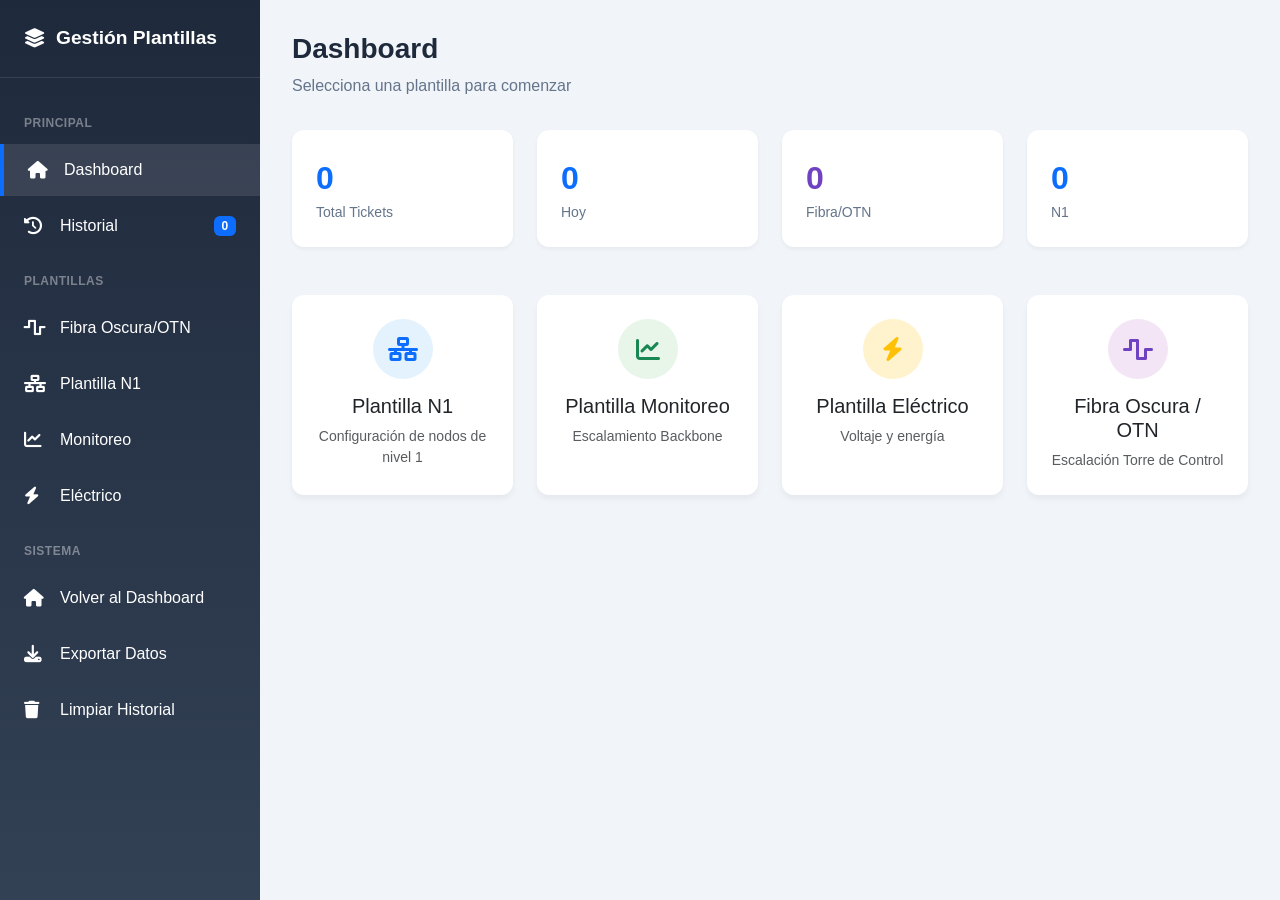
==== plantilla.html @ cdeae2f9 "Create plantilla.html" ====
<!DOCTYPE html>
<html lang="es">

<head>
    <meta charset="UTF-8">
    <meta name="viewport" content="width=device-width, initial-scale=1.0">
    <title>Gestión de Plantillas</title>
    <!-- Bootstrap 5 CSS -->
    <link href="https://cdn.jsdelivr.net/npm/bootstrap@5.3.0/dist/css/bootstrap.min.css" rel="stylesheet">
    <!-- FontAwesome -->
    <link rel="stylesheet" href="https://cdnjs.cloudflare.com/ajax/libs/font-awesome/6.4.0/css/all.min.css">
    <style>
        :root {
            --sidebar-width: 260px;
            --primary-color: #0d6efd;
            --bg-dark: #1e293b;
            --bg-light: #f1f5f9;
        }

        body {
            background-color: var(--bg-light);
            font-family: 'Segoe UI', sans-serif;
            overflow-x: hidden;
        }

        /* Sidebar Styles */
        .sidebar {
            position: fixed;
            top: 0;
            left: 0;
            width: var(--sidebar-width);
            height: 100vh;
            background: linear-gradient(180deg, var(--bg-dark) 0%, #334155 100%);
            color: white;
            z-index: 1000;
            transition: all 0.3s;
            overflow-y: auto;
        }

        .sidebar-brand {
            padding: 1.5rem;
            border-bottom: 1px solid rgba(255, 255, 255, 0.1);
            font-weight: 700;
            font-size: 1.2rem;
            display: flex;
            align-items: center;
            gap: 10px;
        }

        .sidebar-menu {
            padding: 1rem 0;
            list-style: none;
            margin: 0;
        }

        .sidebar-menu li {
            margin: 0.25rem 0;
        }

        .sidebar-menu a {
            display: flex;
            align-items: center;
            padding: 0.875rem 1.5rem;
            color: rgba(255, 255, 255, 0.7);
            text-decoration: none;
            transition: all 0.3s;
            cursor: pointer;
        }

        .sidebar-menu a:hover,
        .sidebar-menu a.active {
            background: rgba(255, 255, 255, 0.1);
            color: white;
            border-left: 4px solid var(--primary-color);
        }

        .sidebar-menu a i {
            width: 24px;
            margin-right: 12px;
            font-size: 1.1rem;
        }

        .sidebar-menu .menu-label {
            font-size: 0.75rem;
            text-transform: uppercase;
            color: rgba(255, 255, 255, 0.4);
            padding: 1rem 1.5rem 0.5rem;
            font-weight: 600;
            letter-spacing: 0.5px;
        }

        /* Main Content */
        .main-content {
            margin-left: var(--sidebar-width);
            padding: 2rem;
            min-height: 100vh;
        }

        .page-header {
            margin-bottom: 2rem;
        }

        .page-title {
            font-size: 1.75rem;
            font-weight: 700;
            color: #1e293b;
            margin-bottom: 0.5rem;
        }

        .page-subtitle {
            color: #64748b;
        }

        /* Cards */
        .card-custom {
            border: none;
            border-radius: 12px;
            box-shadow: 0 4px 6px rgba(0, 0, 0, .05);
            transition: transform 0.3s ease, box-shadow 0.3s ease;
            height: 100%;
            background: white;
            cursor: pointer;
        }

        .card-custom:hover {
            transform: translateY(-5px);
            box-shadow: 0 10px 20px rgba(0, 0, 0, .1);
        }

        .icon-box {
            width: 60px;
            height: 60px;
            display: flex;
            align-items: center;
            justify-content: center;
            border-radius: 50%;
            margin-bottom: 15px;
            font-size: 24px;
        }

        .bg-n1 {
            background-color: #e3f2fd;
            color: #0d6efd;
        }

        .bg-monitoreo {
            background-color: #e8f5e9;
            color: #198754;
        }

        .bg-electrico {
            background-color: #fff3cd;
            color: #ffc107;
        }

        .bg-fibra {
            background-color: #f3e5f5;
            color: #6f42c1;
        }

        /* Preview Box */
        .preview-box {
            background-color: #2d3436;
            color: #00b894;
            font-family: 'Courier New', Courier, monospace;
            padding: 20px;
            border-radius: 8px;
            height: 100%;
            overflow-y: auto;
            white-space: pre-wrap;
            font-size: 0.85rem;
            border: 1px solid #444;
            box-shadow: inset 0 0 10px rgba(0, 0, 0, 0.5);
            max-height: 650px;
        }

        .section-title-modal {
            font-size: 0.8rem;
            text-transform: uppercase;
            color: #6c757d;
            border-bottom: 1px solid #dee2e6;
            padding-bottom: 5px;
            margin-top: 15px;
            margin-bottom: 10px;
            font-weight: 700;
        }

        .required-field::after {
            content: " *";
            color: red;
        }

        /* Dynamic Fields */
        .equipo-acceso-group {
            background: #f8f9fa;
            padding: 10px;
            border-radius: 6px;
            margin-bottom: 10px;
            border: 1px solid #dee2e6;
            position: relative;
        }

        .btn-remove-equipo {
            position: absolute;
            top: 5px;
            right: 5px;
            padding: 2px 8px;
            font-size: 0.75rem;
        }

        /* Expandable Textarea */
        .textarea-expandible {
            min-height: 80px;
            resize: vertical;
            transition: all 0.3s;
        }

        .textarea-expandible:focus {
            min-height: 120px;
        }

        /* Table Styles */
        .table-history th {
            background-color: #f8f9fa;
            font-weight: 600;
            color: #475569;
        }

        .table-history td {
            vertical-align: middle;
        }

        .badge-ticket {
            font-size: 0.85em;
        }

        /* Stats Cards */
        .stat-card {
            background: white;
            border-radius: 12px;
            padding: 1.5rem;
            box-shadow: 0 2px 4px rgba(0, 0, 0, 0.05);
            margin-bottom: 1.5rem;
        }

        .stat-value {
            font-size: 2rem;
            font-weight: 700;
            color: var(--primary-color);
        }

        .stat-label {
            color: #64748b;
            font-size: 0.875rem;
        }

        /* Responsive */
        @media (max-width: 768px) {
            .sidebar {
                margin-left: calc(-1 * var(--sidebar-width));
            }

            .sidebar.active {
                margin-left: 0;
            }

            .main-content {
                margin-left: 0;
                padding: 1rem;
            }
        }

        .toggle-sidebar {
            display: none;
            position: fixed;
            top: 1rem;
            left: 1rem;
            z-index: 1001;
            background: var(--bg-dark);
            color: white;
            border: none;
            padding: 0.5rem;
            border-radius: 4px;
        }

        @media (max-width: 768px) {
            .toggle-sidebar {
                display: block;
            }
        }

        .view-section {
            display: none;
        }

        .view-section.active {
            display: block;
            animation: fadeIn 0.3s ease;
        }

        @keyframes fadeIn {
            from {
                opacity: 0;
                transform: translateY(10px);
            }

            to {
                opacity: 1;
                transform: translateY(0);
            }
        }

        /* Tiempo Fuera Field */
        .tiempo-fuera-display {
            background-color: #e9ecef !important;
            font-weight: 600;
            color: #0d6efd;
            cursor: not-allowed;
        }

        .tiempo-fuera-label {
            color: #198754;
            font-weight: 600;
        }
    </style>
</head>

<body>
    <!-- Toggle Button for Mobile -->
    <button class="toggle-sidebar" onclick="toggleSidebar()">
        <i class="fa-solid fa-bars"></i>
    </button>
    <!-- Sidebar -->
    <div class="sidebar" id="sidebar">
        <div class="sidebar-brand">
            <i class="fa-solid fa-layer-group"></i>
            <span>Gestión Plantillas</span>
        </div>
        <ul class="sidebar-menu">
            <li class="menu-label">Principal</li>
            <li>
                <a class="active" onclick="cambiarVista('dashboard')" id="menu-dashboard">
                    <i class="fa-solid fa-house"></i>
                    <span>Dashboard</span>
                </a>
            </li>
            <li>
                <a onclick="cambiarVista('historial')" id="menu-historial">
                    <i class="fa-solid fa-clock-rotate-left"></i>
                    <span>Historial</span>
                    <span class="badge bg-primary ms-auto" id="badge-historial">0</span>
                </a>
            </li>
            <li class="menu-label">Plantillas</li>
            <li>
                <a onclick="abrirModal('modalFibra')">
                    <i class="fa-solid fa-wave-square"></i>
                    <span>Fibra Oscura/OTN</span>
                </a>
            </li>
            <li>
                <a onclick="abrirModal('modalN1')">
                    <i class="fa-solid fa-network-wired"></i>
                    <span>Plantilla N1</span>
                </a>
            </li>
            <li>
                <a onclick="abrirModal('modalMonitoreo')">
                    <i class="fa-solid fa-chart-line"></i>
                    <span>Monitoreo</span>
                </a>
            </li>
            <li>
                <a onclick="abrirModal('modalElectrico')">
                    <i class="fa-solid fa-bolt"></i>
                    <span>Eléctrico</span>
                </a>
            </li>
            <li class="menu-label">Sistema</li>
            <li>
                <a onclick="window.location.href='index.html'" style="cursor: pointer;">
                    <i class="fa-solid fa-house"></i>
                    <span>Volver al Dashboard</span>
                </a>
            </li>
            <li>
                <a onclick="exportarDatos()">
                    <i class="fa-solid fa-download"></i>
                    <span>Exportar Datos</span>
                </a>
            </li>
            <li>
                <a onclick="borrarHistorial()">
                    <i class="fa-solid fa-trash"></i>
                    <span>Limpiar Historial</span>
                </a>
            </li>

        </ul>
    </div>
    <!-- Main Content -->
    <div class="main-content">
        <!-- VISTA: DASHBOARD -->
        <div id="vista-dashboard" class="view-section active">
            <div class="page-header">
                <h1 class="page-title">Dashboard</h1>
                <p class="page-subtitle">Selecciona una plantilla para comenzar</p>
            </div>
            <!-- Stats -->
            <div class="row mb-4">
                <div class="col-md-3">
                    <div class="stat-card">
                        <div class="stat-value" id="stat-total">0</div>
                        <div class="stat-label">Total Tickets</div>
                    </div>
                </div>
                <div class="col-md-3">
                    <div class="stat-card">
                        <div class="stat-value" id="stat-hoy">0</div>
                        <div class="stat-label">Hoy</div>
                    </div>
                </div>
                <div class="col-md-3">
                    <div class="stat-card">
                        <div class="stat-value" style="color: #6f42c1;" id="stat-fibra">0</div>
                        <div class="stat-label">Fibra/OTN</div>
                    </div>
                </div>
                <div class="col-md-3">
                    <div class="stat-card">
                        <div class="stat-value" style="color: #0d6efd;" id="stat-n1">0</div>
                        <div class="stat-label">N1</div>
                    </div>
                </div>
            </div>
            <!-- Plantillas -->
            <div class="row g-4">
                <div class="col-lg-3 col-md-6">
                    <div class="card card-custom p-4 text-center" onclick="abrirModal('modalN1')">
                        <div class="icon-box bg-n1 mx-auto">
                            <i class="fa-solid fa-network-wired"></i>
                        </div>
                        <h5 class="card-title">Plantilla N1</h5>
                        <p class="small text-muted mb-0">Configuración de nodos de nivel 1</p>
                    </div>
                </div>
                <div class="col-lg-3 col-md-6">
                    <div class="card card-custom p-4 text-center" onclick="abrirModal('modalMonitoreo')">
                        <div class="icon-box bg-monitoreo mx-auto">
                            <i class="fa-solid fa-chart-line"></i>
                        </div>
                        <h5 class="card-title">Plantilla Monitoreo</h5>
                        <p class="small text-muted mb-0">Escalamiento Backbone</p>
                    </div>
                </div>
                <div class="col-lg-3 col-md-6">
                    <div class="card card-custom p-4 text-center" onclick="abrirModal('modalElectrico')">
                        <div class="icon-box bg-electrico mx-auto">
                            <i class="fa-solid fa-bolt"></i>
                        </div>
                        <h5 class="card-title">Plantilla Eléctrico</h5>
                        <p class="small text-muted mb-0">Voltaje y energía</p>
                    </div>
                </div>
                <div class="col-lg-3 col-md-6">
                    <div class="card card-custom p-4 text-center" onclick="abrirModal('modalFibra')">
                        <div class="icon-box bg-fibra mx-auto">
                            <i class="fa-solid fa-wave-square"></i>
                        </div>
                        <h5 class="card-title">Fibra Oscura / OTN</h5>
                        <p class="small text-muted mb-0">Escalación Torre de Control</p>
                    </div>
                </div>
            </div>
        </div>
        <!-- VISTA: HISTORIAL -->
        <div id="vista-historial" class="view-section">
            <div class="page-header">
                <h1 class="page-title">Historial de Tickets</h1>
                <p class="page-subtitle">Consulta y gestiona tus tickets creados</p>
            </div>
            <div class="card border-0 shadow-sm">
                <div class="card-body p-0">
                    <div class="table-responsive">
                        <table class="table table-hover table-history mb-0 align-middle">
                            <thead>
                                <tr>
                                    <th class="ps-4">Fecha</th>
                                    <th>Ticket</th>
                                    <th>Cliente</th>
                                    <th>Tipo</th>
                                    <th>Falla</th>
                                    <th class="text-end pe-4">Acciones</th>
                                </tr>
                            </thead>
                            <tbody id="tabla-historial-body">
                                <!-- Se llena con JS -->
                            </tbody>
                        </table>
                        <div id="mensaje-vacio" class="text-center p-5 text-muted d-none">
                            <i class="fa-solid fa-inbox fa-3x mb-3"></i>
                            <p>No hay tickets registrados aún.</p>
                            <button class="btn btn-primary mt-2" onclick="cambiarVista('dashboard')">
                                Crear mi primer ticket
                            </button>
                        </div>
                    </div>
                </div>
            </div>
        </div>
    </div>
    <!-- ================= MODALES ================= -->
    <!-- Modal Plantilla N1 -->
    <div class="modal fade" id="modalN1" tabindex="-1">
        <div class="modal-dialog modal-xl modal-dialog-centered modal-dialog-scrollable">
            <div class="modal-content">
                <div class="modal-header bg-primary text-white">
                    <h5 class="modal-title"><i class="fa-solid fa-network-wired me-2"></i>Plantilla N1 - Escalación</h5>
                    <button type="button" class="btn-close btn-close-white" data-bs-dismiss="modal"></button>
                </div>
                <div class="modal-body">
                    <div class="row">
                        <div class="col-md-6 border-end pe-md-4" style="max-height: 700px; overflow-y: auto;">
                            <h6 class="text-primary mb-3">
                                <i class="fa-solid fa-pen-to-square me-2"></i>Llenar Datos
                                <span class="text-danger small">( * Obligatorio)</span>
                            </h6>
                            <form id="formN1">
                                <div class="p-2 bg-light rounded mb-3 border">
                                    <div class="section-title-modal mt-0">DATOS CLIENTE</div>
                                    <div class="mb-2">
                                        <label class="form-label small fw-bold required-field">No. Ticket:</label>
                                        <input type="text" class="form-control form-control-sm input-n1 required"
                                            id="n1Ticket" placeholder="Ej: INC-00123" required>
                                    </div>
                                    <div class="row g-2 mb-2">
                                        <div class="col-6">
                                            <label class="form-label small fw-bold required-field">Fecha
                                                Creación:</label>
                                            <input type="datetime-local"
                                                class="form-control form-control-sm input-n1 required"
                                                id="n1FechaCreacion" required>
                                        </div>
                                        <div class="col-6">
                                            <label class="form-label small fw-bold required-field">Fecha Descarte
                                                Eléc.:</label>
                                            <input type="datetime-local"
                                                class="form-control form-control-sm input-n1 required"
                                                id="n1FechaDescarte" required>
                                        </div>
                                    </div>
                                    <div class="mb-2">
                                        <label class="form-label small fw-bold required-field">Razón Social /
                                            Nombre:</label>
                                        <input type="text" class="form-control form-control-sm input-n1" id="n1Cliente">
                                    </div>
                                    <div class="mb-2">
                                        <label class="form-label small fw-bold required-field">ID:</label>
                                        <input type="text" class="form-control form-control-sm input-n1 required"
                                            id="n1ID" placeholder="ID Cliente/Sitio" required>
                                    </div>
                                    <div class="row g-2 mb-2">
                                        <div class="col-6">
                                            <label class="form-label small fw-bold">Contacto en Sitio:</label>
                                            <input type="text" class="form-control form-control-sm input-n1"
                                                id="n1Contacto">
                                        </div>
                                        <div class="col-6">
                                            <label class="form-label small fw-bold">Número de Contacto:</label>
                                            <input type="text" class="form-control form-control-sm input-n1"
                                                id="n1Telefono">
                                        </div>
                                    </div>
                                    <div class="mb-2">
                                        <label class="form-label small fw-bold">Dirección:</label>
                                        <input type="text" class="form-control form-control-sm input-n1"
                                            id="n1Direccion">
                                    </div>
                                    <div class="mb-2">
                                        <label class="form-label small fw-bold">Coordenadas:</label>
                                        <input type="text" class="form-control form-control-sm input-n1"
                                            id="n1Coordenadas" placeholder="Lat, Long">
                                    </div>
                                    <div class="mb-0">
                                        <label class="form-label small fw-bold">Horarios:</label>
                                        <input type="text" class="form-control form-control-sm input-n1" id="n1Horarios"
                                            placeholder="Ej: 24/7, Lun-Vie 8-18">
                                    </div>
                                </div>
                                <div class="section-title-modal">DATOS IMPORTANTES</div>
                                <div class="mb-2">
                                    <label class="form-label small fw-bold required-field">Tipo de Falla:</label>
                                    <select class="form-select form-select-sm input-n1 required" id="n1TipoFalla"
                                        required>
                                        <option value="">Seleccionar...</option>
                                        <option value="Caída de Servicio">Caída de Servicio</option>
                                        <option value="Degradación">Degradación</option>
                                        <option value="Atenuación">Atenuación</option>
                                        <option value="Revisión de UM (sin afectación)">Revisión de UM (sin afectación)
                                        </option>
                                        <option value="Caída de servicio por atenuación">Caída de servicio por
                                            atenuación</option>
                                        <option value="Revisión de CRCs">Revisión de CRCs</option>
                                    </select>
                                </div>
                                <div class="mb-2">
                                    <label class="form-label small fw-bold">Tipo de Enlace:</label>
                                    <select class="form-select form-select-sm input-n1" id="n1TipoEnlace">
                                        <option value="">Seleccionar...</option>
                                        <option value="Capacidad">Capacidad</option>
                                        <option value="INTERNET">INTERNET</option>
                                        <option value="MPLS IP-OTN">MPLS IP-OTN</option>
                                    </select>
                                </div>
                                <div class="mb-2">
                                    <label class="form-label small fw-bold">Nombre de Nodo:</label>
                                    <input type="text" class="form-control form-control-sm input-n1" id="n1Nodo">
                                </div>
                                <div class="row g-2 mb-2">
                                    <div class="col-6">
                                        <label class="form-label small fw-bold">Servicio en Cascada:</label>
                                        <select class="form-select form-select-sm input-n1" id="n1Cascada">
                                            <option value="NO">NO</option>
                                            <option value="SI">SI</option>
                                        </select>
                                    </div>
                                    <div class="col-6">
                                        <label class="form-label small fw-bold">ID Cascada:</label>
                                        <input type="text" class="form-control form-control-sm input-n1"
                                            id="n1IDCascada" placeholder="ID dependiente">
                                    </div>
                                </div>
                                <div class="section-title-modal">INFORMACIÓN TÉCNICA</div>
                                <div class="row g-2 mb-2">
                                    <div class="col-6">
                                        <label class="form-label small fw-bold">Equipo Acceso:</label>
                                        <input type="text" class="form-control form-control-sm input-n1"
                                            id="n1EquipoAcceso">
                                    </div>
                                    <div class="col-6">
                                        <label class="form-label small fw-bold">Puerto del Acceso:</label>
                                        <input type="text" class="form-control form-control-sm input-n1"
                                            id="n1PuertoAcceso">
                                    </div>
                                </div>
                                <div class="row g-2 mb-2">
                                    <div class="col-6">
                                        <label class="form-label small fw-bold">Equipo CPE:</label>
                                        <input type="text" class="form-control form-control-sm input-n1"
                                            id="n1EquipoCPE">
                                    </div>
                                    <div class="col-6">
                                        <label class="form-label small fw-bold">Puerto del CPE:</label>
                                        <input type="text" class="form-control form-control-sm input-n1"
                                            id="n1PuertoCPE">
                                    </div>
                                </div>
                                <div class="mb-2">
                                    <label class="form-label small fw-bold">Cliente Lineal:</label>
                                    <select class="form-select form-select-sm input-n1" id="n1ClienteLineal">
                                        <option value="">Seleccionar...</option>
                                        <option value="SI - Sin respaldo">SI - Sin respaldo (Lineal)</option>
                                        <option value="NO - Con respaldo activo">NO - Con respaldo activo</option>
                                    </select>
                                </div>
                                <div class="section-title-modal">DIAGNÓSTICO</div>
                                <div class="mb-2">
                                    <label class="form-label small fw-bold">Diagnóstico N1:</label>
                                    <textarea class="form-control form-control-sm input-n1" id="n1Diagnostico" rows="3"
                                        placeholder="Ej: cliente ha presentado múltiples flapeos, si hay transceiver..."></textarea>
                                </div>
                                <div class="mb-2">
                                    <label class="form-label small fw-bold">Estado de Puertos:</label>
                                    <input type="text" class="form-control form-control-sm input-n1"
                                        id="n1EstadoPuertos">
                                </div>
                                <div class="mb-2">
                                    <label class="form-label small fw-bold">Potencias de Puertos:</label>
                                    <input type="text" class="form-control form-control-sm input-n1" id="n1Potencias"
                                        placeholder="Usar | i dBm">
                                </div>
                                <div class="mb-2">
                                    <label class="form-label small fw-bold tiempo-fuera-label">
                                        <i class="fa-regular fa-clock me-1"></i>Fecha y Hora de Inicio de Afectación:
                                    </label>
                                    <input type="datetime-local" class="form-control form-control-sm input-n1"
                                        id="n1FechaInicioAfectacion" onchange="calcularTiempoFuera()"
                                        oninput="calcularTiempoFuera()">
                                    <small class="text-muted d-block mt-1">Selecciona la fecha y hora cuando inició la
                                        falla</small>
                                </div>
                                <div class="mb-2">
                                    <label class="form-label small fw-bold">Tiempo que lleva por fuera:</label>
                                    <input type="text"
                                        class="form-control form-control-sm input-n1 tiempo-fuera-display"
                                        id="n1TiempoFuera" readonly placeholder="Se calcula automáticamente">
                                    <small class="text-muted" id="n1TiempoFueraDetalle"></small>
                                </div>
                                <div class="row g-2">
                                    <div class="col-4">
                                        <label class="form-label small fw-bold">Ing. N1:</label>
                                        <input type="text" class="form-control form-control-sm input-n1" id="n1IngN1">
                                    </div>
                                    <div class="col-4">
                                        <label class="form-label small fw-bold">Ing. N2:</label>
                                        <input type="text" class="form-control form-control-sm input-n1" id="n1IngN2">
                                    </div>
                                    <div class="col-4">
                                        <label class="form-label small fw-bold">Ing. TC:</label>
                                        <input type="text" class="form-control form-control-sm input-n1" id="n1IngTC"
                                            value="@">
                                    </div>
                                </div>
                            </form>
                        </div>
                        <div class="col-md-6 ps-md-4 d-flex flex-column">
                            <h6 class="text-success mb-3">
                                <i class="fa-solid fa-eye me-2"></i>Vista Previa en Vivo
                            </h6>
                            <div class="preview-box" id="previewTextN1">***ESCALACIÓN TORRE DE CONTROL***
                                ---------DATOS CLIENTE----------
                                * No. Ticket:
                                * Fecha de creación de ticket:
                                * Fecha de descarte eléctrico:
                                * Razón Social/Nombre del cliente:
                                * ID:
                                * Nombre de contacto en sitio:
                                * Número de contacto:
                                * Dirección:
                                * Coordenadas:
                                * Horarios:
                                --------DATOS IMPORTANTES--------
                                * Tipo de falla:
                                * Tipo de enlace:
                                * Nombre de Nodo:
                                * SERVICIO EN CASCADA:
                                * ID Cascada:
                                --------INFORMACIÓN TÉCNICA-------
                                * Equipo Acceso:
                                * Puerto del Acceso:
                                * Equipo CPE:
                                * Puerto del CPE:
                                * Cliente lineal:
                                DIAGNÓSTICO
                                * Diagnóstico N1:
                                * Estado de puertos:
                                * Potencias de puertos:
                                * Tiempo que lleva por fuera:
                                * Ingeniero N1:
                                * Ingeniero N2:
                                * Ingeniero TC: @</div>
                            <div class="mt-3 text-end">
                                <button type="button" class="btn btn-primary btn-sm" onclick="copiarYGuardarN1()">
                                    <i class="fa-regular fa-copy me-1"></i> Copiar y Guardar
                                </button>
                            </div>
                        </div>
                    </div>
                </div>
            </div>
        </div>
    </div>
    <!-- Modal Plantilla Monitoreo (ACTUALIZADO) -->
    <div class="modal fade" id="modalMonitoreo" tabindex="-1">
        <div class="modal-dialog modal-xl modal-dialog-centered modal-dialog-scrollable">
            <div class="modal-content">
                <div class="modal-header bg-success text-white">
                    <h5 class="modal-title"><i class="fa-solid fa-chart-line me-2"></i>Escalamiento Backbone</h5>
                    <button type="button" class="btn-close btn-close-white" data-bs-dismiss="modal"></button>
                </div>
                <div class="modal-body">
                    <div class="row">
                        <!-- Formulario -->
                        <div class="col-md-6 border-end pe-md-4" style="max-height: 700px; overflow-y: auto;">
                            <h6 class="text-success mb-3">
                                <i class="fa-solid fa-pen-to-square me-2"></i>Llenar Datos
                                <span class="text-danger small">( * Obligatorio)</span>
                            </h6>
                            <form id="formMonitoreo">
                                <!-- DATOS CLIENTE -->
                                <div class="p-2 bg-light rounded mb-3 border">
                                    <div class="section-title-modal mt-0">DATOS CLIENTE</div>
                                    <div class="mb-2">
                                        <label class="form-label small fw-bold required-field">No. Ticket:</label>
                                        <input type="text" class="form-control form-control-sm input-monitoreo required"
                                            id="monTicket" placeholder="Ej: INC-00123" required>
                                    </div>
                                    <div class="mb-2">
                                        <label class="form-label small fw-bold required-field">Fecha de creación de
                                            ticket:</label>
                                        <input type="datetime-local"
                                            class="form-control form-control-sm input-monitoreo required"
                                            id="monFechaCreacion" required>
                                    </div>
                                    <div class="mb-2">
                                        <label class="form-label small fw-bold required-field">Fecha de descarte
                                            eléctrico:</label>
                                        <input type="datetime-local"
                                            class="form-control form-control-sm input-monitoreo required"
                                            id="monFechaDescarte" required>
                                    </div>
                                    <div class="mb-2">
                                        <label class="form-label small fw-bold">Cliente Ufinet:</label>
                                        <input type="text" class="form-control form-control-sm input-monitoreo"
                                            id="monCliente" value="UFINET ECUADOR" readonly
                                            style="background-color: #e9ecef;">
                                    </div>
                                    <div class="mb-2">
                                        <label class="form-label small fw-bold">Horario de revisión:</label>
                                        <select class="form-select form-select-sm input-monitoreo" id="monHorario">
                                            <option value="">Seleccionar...</option>
                                            <option value="EN ESTE MOMENTO">EN ESTE MOMENTO</option>
                                            <option value="URGENTE">URGENTE</option>
                                            <option value="BAJO IMPACTO">BAJO IMPACTO</option>
                                            <option value="VM">VM (Ventana de Mantenimiento)</option>
                                            <option value="Disponibilidad de Cuadrilla">Disponibilidad de Cuadrilla
                                            </option>
                                        </select>
                                    </div>
                                </div>
                                <!-- DATOS IMPORTANTES -->
                                <div class="section-title-modal">DATOS IMPORTANTES</div>
                                <div class="mb-2">
                                    <label class="form-label small fw-bold required-field">Tipo de falla:</label>
                                    <select class="form-select form-select-sm input-monitoreo required"
                                        id="monTipoFalla" required>
                                        <option value="">Seleccionar...</option>
                                        <option value="Caída de Servicio">Caída de Servicio</option>
                                        <option value="Flapeo de Enlace">Flapeo de Enlace</option>
                                        <option value="Degradación">Degradación</option>
                                        <option value="Atenuación">Atenuación</option>
                                        <option value="Caída de puerto">Caída de puerto</option>
                                        <option value="Caída de servicio por atenuación">Caída de servicio por
                                            atenuación</option>
                                        <option value="CRCs">CRCs</option>
                                        <option value="Revision de Plan de Calidad">(Revision de Plan de Calidad)
                                        </option>
                                    </select>
                                </div>
                                <div class="mb-2">
                                    <label class="form-label small fw-bold">Tipo de enlace:</label>
                                    <select class="form-select form-select-sm input-monitoreo" id="monTipoEnlace">
                                        <option value="">Seleccionar...</option>
                                        <option value="IP">IP</option>
                                        <option value="Capacidad">Capacidad</option>
                                        <option value="INTERNET">INTERNET</option>
                                        <option value="MPLS IP-OTN">MPLS IP-OTN</option>
                                    </select>
                                </div>
                                <div class="mb-2">
                                    <label class="form-label small fw-bold">Nombre de Nodo:</label>
                                    <input type="text" class="form-control form-control-sm input-monitoreo"
                                        id="monNodo">
                                </div>
                                <!-- INFORMACIÓN TÉCNICA DINÁMICA -->
                                <div class="section-title-modal">INFORMACIÓN TÉCNICA</div>
                                <div id="equiposAccesoContainer">
                                    <!-- Los equipos se agregan aquí dinámicamente -->
                                </div>
                                <button type="button" class="btn btn-outline-success btn-sm w-100 mb-3"
                                    onclick="agregarEquipoAcceso()">
                                    <i class="fa-solid fa-plus me-2"></i>Agregar Equipo de Acceso
                                </button>
                                <!-- DIAGNÓSTICO -->
                                <div class="section-title-modal">DIAGNÓSTICO</div>
                                <div class="mb-2">
                                    <label class="form-label small fw-bold">Diagnóstico N1 (Causas):</label>
                                    <textarea class="form-control form-control-sm input-monitoreo textarea-expandible"
                                        id="monDiagnostico" rows="3"
                                        placeholder="Describa las causas del problema..."></textarea>
                                </div>
                                <div class="mb-2">
                                    <label class="form-label small fw-bold">Estado de puertos:</label>
                                    <input type="text" class="form-control form-control-sm input-monitoreo"
                                        id="monEstadoPuertos">
                                </div>
                                <!-- VALIDACIÓN -->
                                <div class="section-title-modal">VALIDACIÓN</div>
                                <div class="mb-2">
                                    <label class="form-label small fw-bold">Validación:</label>
                                    <textarea class="form-control form-control-sm input-monitoreo textarea-expandible"
                                        id="monValidacion" rows="3"
                                        placeholder="Describa la validación realizada..."></textarea>
                                </div>
                                <!-- ESCALACIÓN -->
                                <div class="section-title-modal">ESCALACIÓN</div>
                                <div class="row g-2">
                                    <div class="col-4">
                                        <label class="form-label small fw-bold">Ing. N1:</label>
                                        <input type="text" class="form-control form-control-sm input-monitoreo"
                                            id="monIngN1">
                                    </div>
                                    <div class="col-4">
                                        <label class="form-label small fw-bold">Ing. N2:</label>
                                        <input type="text" class="form-control form-control-sm input-monitoreo"
                                            id="monIngN2">
                                    </div>
                                    <div class="col-4">
                                        <label class="form-label small fw-bold">Ing. TC:</label>
                                        <input type="text" class="form-control form-control-sm input-monitoreo"
                                            id="monIngTC" value="@">
                                    </div>
                                </div>
                            </form>
                        </div>
                        <!-- Vista Previa -->
                        <div class="col-md-6 ps-md-4 d-flex flex-column">
                            <h6 class="text-success mb-3">
                                <i class="fa-solid fa-eye me-2"></i>Vista Previa en Vivo
                            </h6>
                            <div class="preview-box" id="previewTextMonitoreo">ESCALAMIENTO PARA CASOS DE BACKBONE
                                **ESCALACIÓN TORRE DE CONTROL**
                                ---------DATOS CLIENTE----------
                                * No. Ticket:
                                * Fecha de creación de ticket:
                                * Fecha de descarte eléctrico:
                                * Cliente Ufinet: UFINET ECUADOR
                                * Horario de revisión:
                                --------DATOS IMPORTANTES--------
                                * Tipo de falla:
                                * Tipo de enlace:
                                * Nombre de Nodo:
                                --------INFORMACIÓN TÉCNICA-------
                                * Equipo Acceso:
                                * Puerto del Acceso:
                                ----------DIAGNÓSTICO-------------
                                * Diagnóstico N1:
                                * Estado de puertos:
                                ----------VALIDACIÓN--------------
                                * Validación:
                                ==============
                                Ingeniero N1:
                                Ingeniero N2:
                                Ingeniero TC: @</div>
                            <div class="mt-3 text-end">
                                <button type="button" class="btn btn-success btn-sm"
                                    onclick="copiarYGuardarMonitoreo()">
                                    <i class="fa-regular fa-copy me-1"></i> Copiar y Guardar
                                </button>
                            </div>
                        </div>
                    </div>
                </div>
            </div>
        </div>
    </div>
    <!-- Modal Fibra Oscura / OTN -->
    <div class="modal fade" id="modalFibra" tabindex="-1">
        <div class="modal-dialog modal-xl modal-dialog-centered modal-dialog-scrollable">
            <div class="modal-content">
                <div class="modal-header" style="background-color: #6f42c1; color: white;">
                    <h5 class="modal-title"><i class="fa-solid fa-wave-square me-2"></i>Escalación Torre de Control</h5>
                    <button type="button" class="btn-close btn-close-white" data-bs-dismiss="modal"></button>
                </div>
                <div class="modal-body">
                    <div class="row">
                        <div class="col-md-6 border-end pe-md-4">
                            <h6 class="text-primary mb-3">
                                <i class="fa-solid fa-pen-to-square me-2"></i>Llenar Datos
                                <span class="text-danger small">( * Obligatorio)</span>
                            </h6>
                            <form id="formFibra">
                                <div class="p-2 bg-light rounded mb-3 border">
                                    <div class="mb-2">
                                        <label class="form-label small fw-bold required-field">No. Ticket:</label>
                                        <input type="text" class="form-control form-control-sm input-fibra required"
                                            id="fibraTicket" placeholder="Ej: INC-00123" required>
                                    </div>
                                    <div class="row g-2 mb-2">
                                        <div class="col-6">
                                            <label class="form-label small fw-bold required-field">Fecha
                                                Reporte:</label>
                                            <input type="datetime-local"
                                                class="form-control form-control-sm input-fibra required"
                                                id="fibraFechaReporte" required>
                                        </div>
                                        <div class="col-6">
                                            <label class="form-label small fw-bold required-field">Fecha Descarte
                                                Eléc.:</label>
                                            <input type="datetime-local"
                                                class="form-control form-control-sm input-fibra required"
                                                id="fibraFechaCreacion" required>
                                        </div>
                                    </div>
                                    <div class="mb-0">
                                        <label class="form-label small fw-bold required-field">ID:</label>
                                        <input type="text" class="form-control form-control-sm input-fibra required"
                                            id="fibraID" placeholder="ID Cliente/Sitio" required>
                                    </div>
                                </div>
                                <div class="section-title-modal">DATOS CLIENTE</div>
                                <div class="mb-2">
                                    <label class="form-label small fw-bold">Razón Social / Nombre:</label>
                                    <input type="text" class="form-control form-control-sm input-fibra"
                                        id="fibraCliente" placeholder="Cliente">
                                </div>
                                <div class="mb-2">
                                    <label class="form-label small fw-bold">Referencia / Ruta:</label>
                                    <input type="text" class="form-control form-control-sm input-fibra" id="fibraRuta">
                                </div>
                                <div class="mb-2">
                                    <label class="form-label small fw-bold">Coordenadas:</label>
                                    <input type="text" class="form-control form-control-sm input-fibra"
                                        id="fibraCoordenadas" placeholder="Lat, Long">
                                </div>
                                <div class="row g-2 mb-2">
                                    <div class="col-6">
                                        <label class="form-label small fw-bold">Contacto:</label>
                                        <input type="text" class="form-control form-control-sm input-fibra"
                                            id="fibraContacto">
                                    </div>
                                    <div class="col-6">
                                        <label class="form-label small fw-bold">Teléfono:</label>
                                        <input type="text" class="form-control form-control-sm input-fibra"
                                            id="fibraTelefono">
                                    </div>
                                </div>
                                <div class="section-title-modal">DATOS IMPORTANTES</div>
                                <div class="mb-2">
                                    <label class="form-label small fw-bold">Tipo de Falla:</label>
                                    <select class="form-select form-select-sm input-fibra" id="fibraFalla">
                                        <option value="">Seleccionar...</option>
                                        <option value="FO Comprometida">FO Comprometida</option>
                                        <option value="FO Oscura">FO Oscura</option>
                                        <option value="Corte de Fibra">Corte de Fibra</option>
                                    </select>
                                </div>
                                <div class="mb-2">
                                    <label class="form-label small fw-bold">Nombre de Nodo:</label>
                                    <input type="text" class="form-control form-control-sm input-fibra" id="fibraNodo">
                                </div>
                                <div class="section-title-modal">ESCALACIÓN</div>
                                <div class="row g-2">
                                    <div class="col-4">
                                        <label class="form-label small fw-bold">Ing. SD:</label>
                                        <input type="text" class="form-control form-control-sm input-fibra" id="ingSD">
                                    </div>
                                    <div class="col-4">
                                        <label class="form-label small fw-bold">Ing. N1:</label>
                                        <input type="text" class="form-control form-control-sm input-fibra" id="ingN1">
                                    </div>
                                    <div class="col-4">
                                        <label class="form-label small fw-bold">Ing. TC:</label>
                                        <input type="text" class="form-control form-control-sm input-fibra" id="ingTC"
                                            value="@">
                                    </div>
                                </div>
                            </form>
                        </div>
                        <div class="col-md-6 ps-md-4 d-flex flex-column">
                            <h6 class="text-success mb-3">
                                <i class="fa-solid fa-eye me-2"></i>Vista Previa en Vivo
                            </h6>
                            <div class="preview-box" id="previewTextFibra">***ESCALACIÓN TORRE DE CONTROL***
                                ---------DATOS CLIENTE----------
                                * No. Ticket:
                                * Fecha de descarte eléctrico:
                                * Fecha y hora de reporte:
                                * Razón Social/Nombre del cliente:
                                * ID:
                                * Referencia/Ruta:
                                * Coordenadas:
                                * Nombre de contacto en sitio:
                                * Número de contacto:
                                --------DATOS IMPORTANTES--------
                                * Tipo de falla:
                                * Nombre de Nodo:
                                ==============
                                Ingeniero SD:
                                Ingeniero N1:
                                Ingeniero TC: @</div>
                            <div class="mt-3 text-end">
                                <button type="button" class="btn btn-success btn-sm" onclick="copiarYGuardarFibra()">
                                    <i class="fa-regular fa-copy me-1"></i> Copiar y Guardar
                                </button>
                            </div>
                        </div>
                    </div>
                </div>
            </div>
        </div>
    </div>
    <!-- Modal Placeholder Eléctrico -->
    <div class="modal fade" id="modalElectrico" tabindex="-1">
        <div class="modal-dialog modal-xl modal-dialog-centered">
            <div class="modal-content">
                <div class="modal-header bg-warning text-dark">
                    <h5 class="modal-title"><i class="fa-solid fa-bolt me-2"></i>Plantilla Eléctrica</h5>
                    <button type="button" class="btn-close" data-bs-dismiss="modal"></button>
                </div>

                <div class="modal-body">
                    <div class="row">
                        <h6 class="text-warning mb-3">
                            <i class="fa-solid fa-pen-to-square me-2"></i>Llenar Datos
                            <span class="text-danger small">( * Obligatorio)</span>
                        </h6>
                        <div class="col-md-6">
                            <form id="formElectrico">

                                <div class="mb-2">
                                    <label class="form-label small fw-bold required-field">Ticket:</label>
                                    <input type="text" id="elecTicket" class="form-control form-control-sm">
                                </div>

                                <div class="mb-2">
                                    <label class="form-label small fw-bold required-field">Fecha:</label>
                                    <div class="d-flex gap-2">
                                        <input type="text" id="elecFecha" class="form-control form-control-sm" readonly>
                                        <button type="button" class="btn btn-sm btn-primary"
                                            onclick="ponerFecha()">Ahora</button>
                                    </div>
                                </div>

                                <div class="mb-2">
                                    <label class="form-label small fw-bold required-field">Tipo:</label>
                                    <button type="button" class="btn btn-sm btn-outline-danger"
                                        onclick="setTipo('UPS EN BATERIA')">UPS batería</button>
                                    <button type="button" class="btn btn-sm btn-outline-warning"
                                        onclick="setTipo('TEMPERATURA ALTA')">Temperatura</button>
                                    <button type="button" class="btn btn-sm btn-outline-info"
                                        onclick="setTipo('REVISION ELECTRICA')">Revisión</button>
                                    <button type="button" class="btn btn-sm btn-outline-secondary"
                                        onclick="setTipo('GENERAL-DEFAULT')">General-Defualt</button>
                                    <input type="hidden" id="elecTipo">
                                </div>

                                <div class="mb-2">
                                    <label class="form-label small fw-bold required-field">Nodo:</label>
                                    <input type="text" id="elecNodo" class="form-control form-control-sm">
                                </div>

                                <div class="mb-2">
                                    <label class="form-label small fw-bold required-field">UPS principal (%):</label>
                                    <input type="number" id="elecUps1" class="form-control form-control-sm">
                                </div>

                                <div class="mb-2">
                                    <button type="button" class="btn btn-sm btn-success" onclick="toggleUPS()">Agregar
                                        UPS adicional</button>
                                    <input type="number" id="elecUps2" class="form-control form-control-sm mt-2 d-none"
                                        placeholder="UPS adicional %">
                                </div>

                                <div class="mb-2">
                                    <button type="button" class="btn btn-sm btn-dark"
                                        onclick="toggleRectificadores()">Rectificadores</button>
                                    <div id="rectificadores" class="d-none mt-2">
                                        <input type="text" id="rect1" class="form-control form-control-sm mb-1"
                                            placeholder="Rectificador 1">
                                        <input type="text" id="rect2" class="form-control form-control-sm"
                                            placeholder="Rectificador 2">
                                    </div>
                                </div>



                                <div class="mb-2">
                                    <label>Observaciones:</label>
                                    <textarea id="elecObs" class="form-control form-control-sm"></textarea>
                                </div>

                                <hr class="mt-4 mb-2">
                                <h6 class="fw-bold text-secondary">ESCALACIÓN</h6>

                                <div class="row g-3 mt-1">

                                    <div class="col-12 col-md-4">
                                        <label class="form-label small fw-bold">Ing. N1:</label>
                                        <input type="text" id="elecN1" class="form-control form-control-sm">
                                    </div>


                                    <div class="col-12 col-md-4">
                                        <label class="form-label small fw-bold">Ing. TC:</label>
                                        <input type="text" id="elecTC" class="form-control form-control-sm" value="@">
                                    </div>

                                </div>

                            </form>
                        </div>

                        <div class="col-md-6 ps-md-4 d-flex flex-column">
                            <h6 class="text-warning mb-3">
                                <i class="fa-solid fa-eye me-2"></i>Vista Previa en Vivo
                            </h6>
                            <div class="preview-box" id="previewElectrico">
                                ***ESCALACIÓN TORRE DE CONTROL***
                                ---------DATOS PRINCIPALES----------
                                * Ticket:
                                * Fecha:
                                * Tipo:
                                * Nodo:

                                --------ENERGÍA--------
                                * UPS principal:
                                * UPS adicional:
                                * Rectificadores:

                                ----------OBSERVACIONES-------------

                                ==============
                                Ingeniero N1:
                                Ingeniero TC: @
                            </div>
                            <div class="mt-3 text-end">
                                <button type="button" class="btn btn-warning btn-sm" onclick="copiarElectrico()">
                                    <i class="fa-regular fa-copy me-1"></i> Copiar y Guardar
                                </button>
                            </div>

                        </div>

                    </div>
                </div>
            </div>
        </div>
    </div>
    <!-- Modal Ver Detalle -->
    <div class="modal fade" id="modalVerDetalle" tabindex="-1">
        <div class="modal-dialog modal-dialog-centered">
            <div class="modal-content">
                <div class="modal-header bg-dark text-white">
                    <h5 class="modal-title">Detalle del Ticket</h5>
                    <button type="button" class="btn-close btn-close-white" data-bs-dismiss="modal"></button>
                </div>
                <div class="modal-body">
                    <pre id="detalleTextoCompleto" style="white-space: pre-wrap; font-family: monospace;"></pre>
                </div>
                <div class="modal-footer">
                    <button type="button" class="btn btn-secondary" data-bs-dismiss="modal">Cerrar</button>
                    <button type="button" class="btn btn-primary" onclick="copiarDesdeModal()">Copiar</button>
                </div>
            </div>
        </div>
    </div>
    <!-- Bootstrap 5 JS -->
    <script src="https://cdn.jsdelivr.net/npm/bootstrap@5.3.0/dist/js/bootstrap.bundle.min.js"></script>
    <script>
        // Inicialización
        document.getElementById('n1IngTC').value = "@";
        document.getElementById('ingTC').value = "@";
        document.getElementById('monIngTC').value = "@";
        let equipoCounter = 0;
        actualizarEstadisticas();
        cargarHistorial();

        // ============================================
        // FUNCIÓN PARA CALCULAR TIEMPO TRANSCURRIDO
        // ============================================
        function calcularTiempoTranscurrido(fechaInicio) {
            if (!fechaInicio) return '';

            const inicio = new Date(fechaInicio);
            const ahora = new Date();

            let diffMs = ahora - inicio;

            if (diffMs < 0) return 'Fecha futura';

            const segundosTotales = Math.floor(diffMs / 1000);
            const minutosTotales = Math.floor(segundosTotales / 60);
            const horasTotales = Math.floor(minutosTotales / 60);
            const diasTotales = Math.floor(horasTotales / 24);
            const semanasTotales = Math.floor(diasTotales / 7);
            const mesesAprox = Math.floor(diasTotales / 30);

            let resultado = '';

            if (mesesAprox > 0) {
                resultado += `${mesesAprox} mes(es), `;
            }
            if (semanasTotales > 0) {
                const semanasRestantes = semanasTotales % 4;
                if (semanasRestantes > 0) {
                    resultado += `${semanasRestantes} semana(s), `;
                }
            }
            if (diasTotales % 7 > 0) {
                resultado += `${diasTotales % 7} día(s), `;
            }

            const horasRestantes = horasTotales % 24;
            const minutosRestantes = minutosTotales % 60;
            const segundosRestantes = segundosTotales % 60;

            resultado += `${horasRestantes}h ${minutosRestantes}m ${segundosRestantes}s`;

            return resultado;
        }

        // Función que se llama cuando cambia la fecha de inicio de afectación
        function calcularTiempoFuera() {
            const fechaInicio = document.getElementById('n1FechaInicioAfectacion').value;
            const tiempoFuera = calcularTiempoTranscurrido(fechaInicio);

            if (tiempoFuera) {
                document.getElementById('n1TiempoFuera').value = tiempoFuera;
                document.getElementById('n1TiempoFueraDetalle').innerText = 'Actualizado en tiempo real';
            } else {
                document.getElementById('n1TiempoFuera').value = '';
                document.getElementById('n1TiempoFueraDetalle').innerText = '';
            }

            actualizarVistaPreviaN1();
        }

        // Event Listeners
        const inputsN1 = document.querySelectorAll('.input-n1');
        inputsN1.forEach(input => {
            input.addEventListener('input', function () {
                if (this.id !== 'n1FechaInicioAfectacion' && this.id !== 'n1TiempoFuera') {
                    actualizarVistaPreviaN1();
                }
            });
        });
        const inputsFibra = document.querySelectorAll('.input-fibra');
        inputsFibra.forEach(input => {
            input.addEventListener('input', actualizarVistaPreviaFibra);
        });
        const inputsMonitoreo = document.querySelectorAll('.input-monitoreo');
        inputsMonitoreo.forEach(input => {
            input.addEventListener('input', actualizarVistaPreviaMonitoreo);
        });

        // Navegación
        function toggleSidebar() {
            document.getElementById('sidebar').classList.toggle('active');
        }
        function cambiarVista(vista) {
            document.querySelectorAll('.view-section').forEach(v => {
                v.classList.remove('active');
            });
            document.querySelectorAll('.sidebar-menu a').forEach(a => {
                a.classList.remove('active');
            });
            document.getElementById('vista-' + vista).classList.add('active');
            document.getElementById('menu-' + vista).classList.add('active');
            if (vista === 'dashboard') {
                actualizarEstadisticas();
            }
            if (window.innerWidth <= 768) {
                document.getElementById('sidebar').classList.remove('active');
            }
        }
        function abrirModal(idModal) {
            const modal = new bootstrap.Modal(document.getElementById(idModal));
            modal.show();
            // Si es el modal de monitoreo, agregar un equipo por defecto
            if (idModal === 'modalMonitoreo' && equipoCounter === 0) {
                setTimeout(() => agregarEquipoAcceso(), 100);
            }
        }
        const modalElectrico = document.getElementById('modalElectrico');

        modalElectrico.addEventListener('show.bs.modal', function () {
            actualizarElectrico();
        });

        // ============================================
        // FUNCIONES DINÁMICAS PARA MONITOREO
        // ============================================
        function agregarEquipoAcceso() {
            equipoCounter++;
            const container = document.getElementById('equiposAccesoContainer');
            const equipoDiv = document.createElement('div');
            equipoDiv.className = 'equipo-acceso-group';
            equipoDiv.id = `equipo-${equipoCounter}`;
            equipoDiv.innerHTML = `
<button type="button" class="btn btn-danger btn-sm btn-remove-equipo" onclick="removerEquipoAcceso(${equipoCounter})">
<i class="fa-solid fa-times"></i>
</button>
<div class="mb-2">
<label class="form-label small fw-bold">Equipo Acceso #${equipoCounter}:</label>
<input type="text" class="form-control form-control-sm input-monitoreo equipo-acceso"
id="monEquipoAcceso${equipoCounter}" placeholder="Nombre del equipo">
</div>
<div class="mb-0">
<label class="form-label small fw-bold">Puerto #${equipoCounter}:</label>
<input type="text" class="form-control form-control-sm input-monitoreo equipo-puerto"
id="monPuertoAcceso${equipoCounter}" placeholder="Puerto">
</div>
`;
            container.appendChild(equipoDiv);
            // Agregar event listeners a los nuevos inputs
            const nuevosInputs = equipoDiv.querySelectorAll('.input-monitoreo');
            nuevosInputs.forEach(input => {
                input.addEventListener('input', actualizarVistaPreviaMonitoreo);
            });
            actualizarVistaPreviaMonitoreo();
        }
        function removerEquipoAcceso(id) {
            const equipo = document.getElementById(`equipo-${id}`);
            if (equipo) {
                equipo.remove();
                actualizarVistaPreviaMonitoreo();
            }
        }

        // ============================================
        // PLANTILLA N1
        // ============================================
        function actualizarVistaPreviaN1() {
            const ticket = document.getElementById('n1Ticket').value;
            let fechaCreacion = document.getElementById('n1FechaCreacion').value;
            let fechaDescarte = document.getElementById('n1FechaDescarte').value;
            let fechaInicioAfectacion = document.getElementById('n1FechaInicioAfectacion').value;

            // Calcular tiempo transcurrido si hay fecha de inicio
            let tiempoFuera = '';
            if (fechaInicioAfectacion) {
                tiempoFuera = calcularTiempoTranscurrido(fechaInicioAfectacion);
                document.getElementById('n1TiempoFuera').value = tiempoFuera;
            }

            if (fechaCreacion) fechaCreacion = fechaCreacion.replace('T', ' ') + " (GMT-5)";
            if (fechaDescarte) fechaDescarte = fechaDescarte.replace('T', ' ') + " (GMT-5)";

            const cliente = document.getElementById('n1Cliente').value;
            const id = document.getElementById('n1ID').value;
            const contacto = document.getElementById('n1Contacto').value;
            const telefono = document.getElementById('n1Telefono').value;
            const direccion = document.getElementById('n1Direccion').value;
            const coordenadas = document.getElementById('n1Coordenadas').value;
            const horarios = document.getElementById('n1Horarios').value;
            const tipoFalla = document.getElementById('n1TipoFalla').value;
            const tipoEnlace = document.getElementById('n1TipoEnlace').value;
            const nodo = document.getElementById('n1Nodo').value;
            const cascada = document.getElementById('n1Cascada').value;
            const idCascada = document.getElementById('n1IDCascada').value;
            const equipoAcceso = document.getElementById('n1EquipoAcceso').value;
            const puertoAcceso = document.getElementById('n1PuertoAcceso').value;
            const equipoCPE = document.getElementById('n1EquipoCPE').value;
            const puertoCPE = document.getElementById('n1PuertoCPE').value;
            const clienteLineal = document.getElementById('n1ClienteLineal').value;
            const diagnostico = document.getElementById('n1Diagnostico').value;
            const estadoPuertos = document.getElementById('n1EstadoPuertos').value;
            const potencias = document.getElementById('n1Potencias').value;
            const ingN1 = document.getElementById('n1IngN1').value;
            const ingN2 = document.getElementById('n1IngN2').value;
            const ingTC = document.getElementById('n1IngTC').value;

            const texto = `***ESCALACIÓN TORRE DE CONTROL***
---------DATOS CLIENTE----------
* No. Ticket: ${ticket}
* Fecha de creación de ticket: ${fechaCreacion}
* Fecha de descarte eléctrico: ${fechaDescarte}
* Razón Social/Nombre del cliente: ${cliente}
* ID: ${id}
* Nombre de contacto en sitio: ${contacto}
* Número de contacto: ${telefono}
* Dirección: ${direccion}
* Coordenadas: ${coordenadas}
* Horarios: ${horarios}
--------DATOS IMPORTANTES--------
* Tipo de falla: ${tipoFalla}
* Tipo de enlace: ${tipoEnlace}
* Nombre de Nodo: ${nodo}
* SERVICIO EN CASCADA: ${cascada}
* ID Cascada: ${idCascada}
--------INFORMACIÓN TÉCNICA-------
* Equipo Acceso: ${equipoAcceso}
* Puerto del Acceso: ${puertoAcceso}
* Equipo CPE: ${equipoCPE}
* Puerto del CPE: ${puertoCPE}
* Cliente lineal: ${clienteLineal}
DIAGNÓSTICO
* Diagnóstico N1: ${diagnostico}
* Estado de puertos: ${estadoPuertos}
* Potencias de puertos: ${potencias}
* Tiempo que lleva por fuera: ${tiempoFuera}
* Ingeniero N1: ${ingN1}
* Ingeniero N2: ${ingN2}
* Ingeniero TC: ${ingTC}`;

            document.getElementById('previewTextN1').innerText = texto;
        }

        function copiarYGuardarN1() {
            const ticket = document.getElementById('n1Ticket').value;
            const id = document.getElementById('n1ID').value;
            const fechaCreacion = document.getElementById('n1FechaCreacion').value;
            const fechaDescarte = document.getElementById('n1FechaDescarte').value;
            const cliente = document.getElementById('n1Cliente').value || "Sin nombre";
            const tipoFalla = document.getElementById('n1TipoFalla').value || "Sin especificar";
            if (!ticket || !id || !fechaCreacion || !fechaDescarte) {
                alert("⚠️ Completa los campos obligatorios (Ticket, ID y Fechas).");
                return;
            }
            const texto = document.getElementById('previewTextN1').innerText;
            navigator.clipboard.writeText(texto).then(() => {
                const nuevoTicket = {
                    id: Date.now(),
                    fechaRegistro: new Date().toLocaleString(),
                    numeroTicket: ticket,
                    cliente: cliente,
                    tipo: "N1",
                    falla: tipoFalla,
                    contenidoCompleto: texto
                };
                let historial = JSON.parse(localStorage.getItem('misTickets')) || [];
                historial.unshift(nuevoTicket);
                localStorage.setItem('misTickets', JSON.stringify(historial));
                alert('✅ Ticket N1 copiado y guardado.');
                actualizarEstadisticas();
            }).catch(err => {
                console.error('Error: ', err);
            });
        }

        // ============================================
        // PLANTILLA MONITOREO
        // ============================================
        function actualizarVistaPreviaMonitoreo() {
            const ticket = document.getElementById('monTicket').value;
            let fechaCreacion = document.getElementById('monFechaCreacion').value;
            let fechaDescarte = document.getElementById('monFechaDescarte').value;
            if (fechaCreacion) fechaCreacion = fechaCreacion.replace('T', ' ') + " (GMT-5)";
            if (fechaDescarte) fechaDescarte = fechaDescarte.replace('T', ' ') + " (GMT-5)";
            const cliente = document.getElementById('monCliente').value || "UFINET ECUADOR";
            const horario = document.getElementById('monHorario').value;
            const tipoFalla = document.getElementById('monTipoFalla').value;
            const tipoEnlace = document.getElementById('monTipoEnlace').value;
            const nodo = document.getElementById('monNodo').value;
            const diagnostico = document.getElementById('monDiagnostico').value;
            const estadoPuertos = document.getElementById('monEstadoPuertos').value;
            const validacion = document.getElementById('monValidacion').value;
            const ingN1 = document.getElementById('monIngN1').value;
            const ingN2 = document.getElementById('monIngN2').value;
            const ingTC = document.getElementById('monIngTC').value;

            // Obtener todos los equipos de acceso
            const equiposAcceso = [];
            const equiposInputs = document.querySelectorAll('.equipo-acceso');
            const puertosInputs = document.querySelectorAll('.equipo-puerto');
            equiposInputs.forEach((input, index) => {
                const equipo = input.value;
                const puerto = puertosInputs[index] ? puertosInputs[index].value : '';
                if (equipo || puerto) {
                    equiposAcceso.push({ equipo, puerto });
                }
            });

            // Construir sección de equipos
            let equiposTexto = '';
            if (equiposAcceso.length === 0) {
                equiposTexto = '* Equipo Acceso:\n* Puerto del Acceso: ';
            } else {
                equiposAcceso.forEach((eq, idx) => {
                    equiposTexto += `* Equipo Acceso ${idx + 1}: ${eq.equipo}\n* Puerto del Acceso ${idx + 1}: ${eq.puerto}\n`;
                });
                equiposTexto = equiposTexto.trim();
            }

            const texto = `ESCALAMIENTO PARA CASOS DE BACKBONE
**ESCALACIÓN TORRE DE CONTROL**
---------DATOS CLIENTE----------
* No. Ticket: ${ticket}
* Fecha de creación de ticket: ${fechaCreacion}
* Fecha de descarte eléctrico: ${fechaDescarte}
* Cliente Ufinet: ${cliente}
* Horario de revisión: ${horario}
--------DATOS IMPORTANTES--------
* Tipo de falla: ${tipoFalla}
* Tipo de enlace: ${tipoEnlace}
* Nombre de Nodo: ${nodo}
--------INFORMACIÓN TÉCNICA-------
${equiposTexto}
----------DIAGNÓSTICO-------------
* Diagnóstico N1: ${diagnostico}
* Estado de puertos: ${estadoPuertos}
----------VALIDACIÓN--------------
* Validación: ${validacion}
==============
Ingeniero N1: ${ingN1}
Ingeniero N2: ${ingN2}
Ingeniero TC: ${ingTC}`;

            document.getElementById('previewTextMonitoreo').innerText = texto;
        }

        function copiarYGuardarMonitoreo() {
            const ticket = document.getElementById('monTicket').value;
            const fechaCreacion = document.getElementById('monFechaCreacion').value;
            const fechaDescarte = document.getElementById('monFechaDescarte').value;
            const cliente = document.getElementById('monCliente').value || "UFINET ECUADOR";
            const tipoFalla = document.getElementById('monTipoFalla').value || "Sin especificar";
            if (!ticket || !fechaCreacion || !fechaDescarte) {
                alert("⚠️ Completa los campos obligatorios (Ticket y Fechas).");
                return;
            }
            const texto = document.getElementById('previewTextMonitoreo').innerText;
            navigator.clipboard.writeText(texto).then(() => {
                const nuevoTicket = {
                    id: Date.now(),
                    fechaRegistro: new Date().toLocaleString(),
                    numeroTicket: ticket,
                    cliente: cliente,
                    tipo: "Monitoreo",
                    falla: tipoFalla,
                    contenidoCompleto: texto
                };
                let historial = JSON.parse(localStorage.getItem('misTickets')) || [];
                historial.unshift(nuevoTicket);
                localStorage.setItem('misTickets', JSON.stringify(historial));
                alert('✅ Ticket Monitoreo copiado y guardado.');
                actualizarEstadisticas();
            }).catch(err => {
                console.error('Error: ', err);
            });
        }

        // ============================================
        // PLANTILLA FIBRA
        // ============================================
        function actualizarVistaPreviaFibra() {
            const ticket = document.getElementById('fibraTicket').value;
            let fechaCreacion = document.getElementById('fibraFechaCreacion').value;
            let fechaReporte = document.getElementById('fibraFechaReporte').value;
            if (fechaCreacion) fechaCreacion = fechaCreacion.replace('T', ' ') + " (GMT-5)";
            if (fechaReporte) fechaReporte = fechaReporte.replace('T', ' ') + " (GMT-5)";
            const cliente = document.getElementById('fibraCliente').value;
            const id = document.getElementById('fibraID').value;
            const ruta = document.getElementById('fibraRuta').value;
            const coordenadas = document.getElementById('fibraCoordenadas').value;
            const contacto = document.getElementById('fibraContacto').value;
            const telefono = document.getElementById('fibraTelefono').value;
            const falla = document.getElementById('fibraFalla').value;
            const nodo = document.getElementById('fibraNodo').value;
            const ingSD = document.getElementById('ingSD').value;
            const ingN1 = document.getElementById('ingN1').value;
            const ingTC = document.getElementById('ingTC').value;

            const texto = `***ESCALACIÓN TORRE DE CONTROL***
---------DATOS CLIENTE----------
* No. Ticket: ${ticket}
* Fecha de descarte eléctrico: ${fechaCreacion}
* Fecha y hora de reporte: ${fechaReporte}
* Razón Social/Nombre del cliente: ${cliente}
* ID: ${id}
* Referencia/Ruta: ${ruta}
* Coordenadas: ${coordenadas}
* Nombre de contacto en sitio: ${contacto}
* Número de contacto: ${telefono}
--------DATOS IMPORTANTES--------
* Tipo de falla: ${falla}
* Nombre de Nodo: ${nodo}
==============
Ingeniero SD: ${ingSD}
Ingeniero N1: ${ingN1}
Ingeniero TC: ${ingTC}`;

            document.getElementById('previewTextFibra').innerText = texto;
        }

        function copiarYGuardarFibra() {
            const ticket = document.getElementById('fibraTicket').value;
            const id = document.getElementById('fibraID').value;
            const fechaCreacion = document.getElementById('fibraFechaCreacion').value;
            const fechaReporte = document.getElementById('fibraFechaReporte').value;
            const cliente = document.getElementById('fibraCliente').value || "Sin nombre";
            const falla = document.getElementById('fibraFalla').value || "Sin especificar";
            if (!ticket || !id || !fechaCreacion || !fechaReporte) {
                alert("⚠️ Completa los campos obligatorios (Ticket, ID y Fechas).");
                return;
            }
            const texto = document.getElementById('previewTextFibra').innerText;
            navigator.clipboard.writeText(texto).then(() => {
                const nuevoTicket = {
                    id: Date.now(),
                    fechaRegistro: new Date().toLocaleString(),
                    numeroTicket: ticket,
                    cliente: cliente,
                    tipo: "Fibra/OTN",
                    falla: falla,
                    contenidoCompleto: texto
                };
                let historial = JSON.parse(localStorage.getItem('misTickets')) || [];
                historial.unshift(nuevoTicket);
                localStorage.setItem('misTickets', JSON.stringify(historial));
                alert('✅ Ticket Fibra copiado y guardado.');
                actualizarEstadisticas();
            }).catch(err => {
                console.error('Error: ', err);
            });
        }

        // Estadísticas
        function actualizarEstadisticas() {
            const historial = JSON.parse(localStorage.getItem('misTickets')) || [];
            const hoy = new Date().toLocaleDateString();
            const total = historial.length;
            const hoyCount = historial.filter(t => t.fechaRegistro.includes(hoy)).length;
            const fibraCount = historial.filter(t => t.tipo === "Fibra/OTN").length;
            const n1Count = historial.filter(t => t.tipo === "N1").length;
            const monitoreoCount = historial.filter(t => t.tipo === "Monitoreo").length;
            document.getElementById('stat-total').innerText = total;
            document.getElementById('stat-hoy').innerText = hoyCount;
            document.getElementById('stat-fibra').innerText = fibraCount;
            document.getElementById('stat-n1').innerText = n1Count;
            document.getElementById('badge-historial').innerText = total;
        }

        // Cargar Historial
        function cargarHistorial() {
            const tbody = document.getElementById('tabla-historial-body');
            const mensajeVacio = document.getElementById('mensaje-vacio');
            const historial = JSON.parse(localStorage.getItem('misTickets')) || [];
            tbody.innerHTML = '';
            if (historial.length === 0) {
                mensajeVacio.classList.remove('d-none');
            } else {
                mensajeVacio.classList.add('d-none');
                historial.forEach(t => {
                    let badgeColor = "secondary";
                    if (t.tipo === "N1") badgeColor = "primary";
                    else if (t.tipo === "Fibra/OTN") badgeColor = "info";
                    else if (t.tipo === "Monitoreo") badgeColor = "success";
                    const row = `
<tr>
<td class="ps-4 small text-muted">${t.fechaRegistro}</td>
<td><span class="badge bg-${badgeColor} badge-ticket">${t.numeroTicket}</span></td>
<td class="fw-bold">${t.cliente}</td>
<td><span class="badge bg-${badgeColor} text-dark">${t.tipo}</span></td>
<td><small class="text-muted">${t.falla}</small></td>
<td class="text-end pe-4">
<button class="btn btn-sm btn-outline-primary me-1" onclick='verDetalle(${JSON.stringify(t).replace(/'/g, "&#39;")})'>
<i class="fa-solid fa-eye"></i>
</button>
<button class="btn btn-sm btn-outline-success" onclick='copiarTicket(${JSON.stringify(t).replace(/'/g, "&#39;")})'>
<i class="fa-solid fa-copy"></i>
</button>
</td>
</tr>
`;
                    tbody.innerHTML += row;
                });
            }
        }

        let textoActualParaCopiar = "";
        function verDetalle(ticketObj) {
            textoActualParaCopiar = ticketObj.contenidoCompleto;
            document.getElementById('detalleTextoCompleto').innerText = ticketObj.contenidoCompleto;
            const modal = new bootstrap.Modal(document.getElementById('modalVerDetalle'));
            modal.show();
        }
        function copiarDesdeModal() {
            navigator.clipboard.writeText(textoActualParaCopiar).then(() => {
                alert("¡Copiado!");
            });
        }
        function copiarTicket(ticketObj) {
            navigator.clipboard.writeText(ticketObj.contenidoCompleto).then(() => {
                alert("¡Ticket copiado al portapapeles!");
            });
        }
        function borrarHistorial() {
            if (confirm("¿Estás seguro de borrar todo el historial?")) {
                localStorage.removeItem('misTickets');
                cargarHistorial();
                actualizarEstadisticas();
                alert("Historial eliminado.");
            }
        }
        function exportarDatos() {
            const historial = JSON.parse(localStorage.getItem('misTickets')) || [];
            const dataStr = JSON.stringify(historial, null, 2);
            const dataBlob = new Blob([dataStr], { type: 'application/json' });
            const url = URL.createObjectURL(dataBlob);
            const link = document.createElement('a');
            link.href = url;
            link.download = 'tickets_backup_' + new Date().toISOString().split('T')[0] + '.json';
            link.click();
            alert("Datos exportados correctamente.");
        }

        // ============================================
        // ACTUALIZACIÓN EN TIEMPO REAL DEL TIEMPO
        // ============================================
        setInterval(() => {
            const modalN1 = document.getElementById('modalN1');
            if (modalN1 && modalN1.classList.contains('show')) {
                const fechaInicio = document.getElementById('n1FechaInicioAfectacion').value;
                if (fechaInicio) {
                    calcularTiempoFuera();
                }
            }
        }, 1000);

        // ACTUALIZACIÓN ELECTRICO

        function ponerFecha() {
    const now = new Date();

    // Formato: YYYY-MM-DD HH:mm:ss
    const fecha =
        now.getFullYear() + "-" +
        String(now.getMonth() + 1).padStart(2, '0') + "-" +
        String(now.getDate()).padStart(2, '0') + " " +
        String(now.getHours()).padStart(2, '0') + ":" +
        String(now.getMinutes()).padStart(2, '0') + ":" +
        String(now.getSeconds()).padStart(2, '0') +
        " GMT-5";

    document.getElementById('elecFecha').value = fecha;
    actualizarElectrico();
}

        function setTipo(tipo) {
            document.getElementById('elecTipo').value = tipo;

            let mensaje = "";
            if (tipo === "UPS EN BATERIA") {
                mensaje = "⚠️ Nodo en batería, se solicita asistencia con *GENERADOR URGENTE*";
            } else if (tipo === "TEMPERATURA ALTA") {
                mensaje = "⚠️ Se visualiza *temperatura alta* en el nodo, asistencia *URGENTE*";
            } else if (tipo === "REVISION ELECTRICA") {
                mensaje = "🔧 Movilizar personal para revisión de *EQUIPOS ELÉCTRICOS*";
            } else if (tipo === "GENERAL-DEFAULT") {
                mensaje = " ⚡ UPS con alarma *GENERAL-DEFAULT*";
            }

            document.getElementById('elecObs').value = mensaje;
            actualizarElectrico();
        }

        function toggleUPS() {
            document.getElementById('elecUps2').classList.toggle('d-none');
        }

        function toggleRectificadores() {
            document.getElementById('rectificadores').classList.toggle('d-none');
        }

        function actualizarElectrico() {
            const ticket = document.getElementById('elecTicket').value;
            const fecha = document.getElementById('elecFecha').value;
            const tipo = document.getElementById('elecTipo').value;
            const nodo = document.getElementById('elecNodo').value;

            let ups1 = document.getElementById('elecUps1').value;
            let ups2 = document.getElementById('elecUps2').value;

            if (ups1) ups1 += "%";
            if (ups2) ups2 += "%";

            const rect1 = document.getElementById('rect1')?.value || "";
            const rect2 = document.getElementById('rect2')?.value || "";

            const obs = document.getElementById('elecObs').value;
            const n1 = document.getElementById('elecN1').value;
            const tc = document.getElementById('elecTC').value;

            let texto = `***ESCALACIÓN TORRE DE CONTROL***
---------DATOS PRINCIPALES----------
* Ticket: ${ticket}
* Fecha: ${fecha}
* Tipo: ${tipo}
* Nodo: ${nodo}

--------ENERGÍA--------
* UPS principal: ${ups1}
* UPS adicional: ${ups2}
* Rectificadores: ${rect1} ${rect2}

----------OBSERVACIONES-------------
${obs}

==============  
Ingeniero N1: ${n1}
Ingeniero TC: ${tc}`;

            document.getElementById('previewElectrico').innerText = texto;
        }

        document.querySelectorAll('#formElectrico input, #formElectrico textarea')
            .forEach(el => el.addEventListener('input', actualizarElectrico));

        function copiarElectrico() {
            const ticket = document.getElementById('elecTicket').value.trim();
            const tipo = document.getElementById('elecTipo').value;
            const ups1 = document.getElementById('elecUps1').value;

            // VALIDACIONES
            if (!ticket) {
                alert("⚠️ El campo Ticket es obligatorio");
                return;
            }

            if (!tipo) {
                alert("⚠️ Debes seleccionar un Tipo");
                return;
            }

            if (!ups1) {
                alert("⚠️ El UPS principal es obligatorio");
                return;
            }

            // SI TODO OK
            const texto = document.getElementById('previewElectrico').innerText;

            navigator.clipboard.writeText(texto).then(() => {
                alert("✅ Copiado correctamente");
            });
        }
    </script>
</body>

</html>
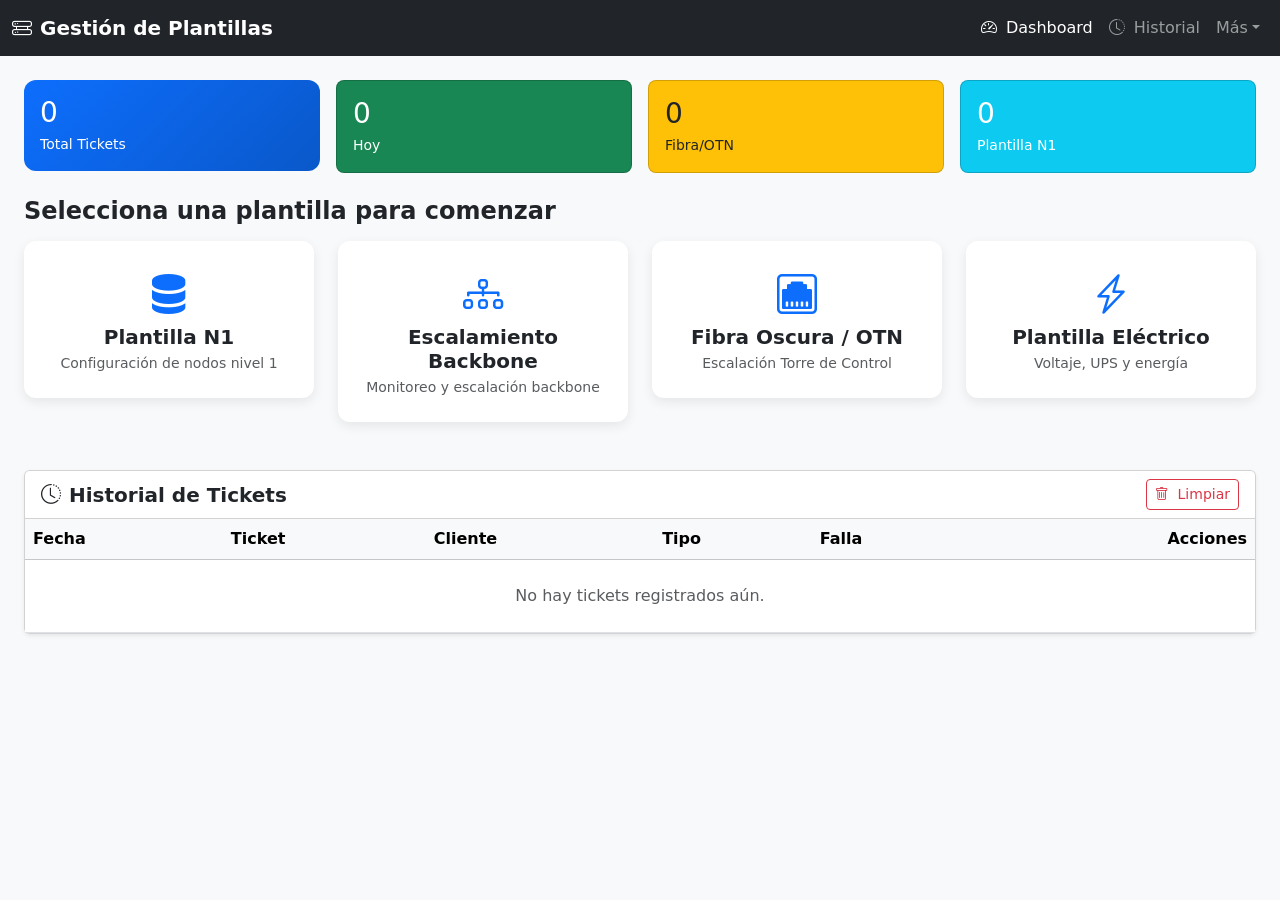
==== commit 3172cae3: "Update plantilla.html" ====
--- a/plantilla.html
+++ b/plantilla.html
@@ -4,755 +4,346 @@
 <head>
     <meta charset="UTF-8">
     <meta name="viewport" content="width=device-width, initial-scale=1.0">
-    <title>Gestión de Plantillas</title>
+    <title>Gestión de Plantillas - Escalación Técnica</title>
     <!-- Bootstrap 5 CSS -->
-    <link href="https://cdn.jsdelivr.net/npm/bootstrap@5.3.0/dist/css/bootstrap.min.css" rel="stylesheet">
-    <!-- FontAwesome -->
-    <link rel="stylesheet" href="https://cdnjs.cloudflare.com/ajax/libs/font-awesome/6.4.0/css/all.min.css">
+    <link href="https://cdn.jsdelivr.net/npm/bootstrap@5.3.3/dist/css/bootstrap.min.css" rel="stylesheet">
+    <!-- Bootstrap Icons -->
+    <link href="https://cdn.jsdelivr.net/npm/bootstrap-icons@1.11.3/font/bootstrap-icons.css" rel="stylesheet">
     <style>
         :root {
-            --sidebar-width: 260px;
-            --primary-color: #0d6efd;
-            --bg-dark: #1e293b;
-            --bg-light: #f1f5f9;
+            --primary-gradient: linear-gradient(135deg, #0d6efd, #0a58ca);
         }
 
         body {
-            background-color: var(--bg-light);
-            font-family: 'Segoe UI', sans-serif;
-            overflow-x: hidden;
-        }
-
-        /* Sidebar Styles */
-        .sidebar {
-            position: fixed;
-            top: 0;
-            left: 0;
-            width: var(--sidebar-width);
-            height: 100vh;
-            background: linear-gradient(180deg, var(--bg-dark) 0%, #334155 100%);
+            background-color: #f8f9fa;
+            font-family: 'Segoe UI', system-ui, -apple-system, sans-serif;
+        }
+
+        .stat-card {
+            background: var(--primary-gradient);
             color: white;
-            z-index: 1000;
-            transition: all 0.3s;
-            overflow-y: auto;
-        }
-
-        .sidebar-brand {
-            padding: 1.5rem;
-            border-bottom: 1px solid rgba(255, 255, 255, 0.1);
-            font-weight: 700;
-            font-size: 1.2rem;
-            display: flex;
-            align-items: center;
-            gap: 10px;
-        }
-
-        .sidebar-menu {
-            padding: 1rem 0;
-            list-style: none;
-            margin: 0;
-        }
-
-        .sidebar-menu li {
-            margin: 0.25rem 0;
-        }
-
-        .sidebar-menu a {
-            display: flex;
-            align-items: center;
-            padding: 0.875rem 1.5rem;
-            color: rgba(255, 255, 255, 0.7);
-            text-decoration: none;
-            transition: all 0.3s;
-            cursor: pointer;
-        }
-
-        .sidebar-menu a:hover,
-        .sidebar-menu a.active {
-            background: rgba(255, 255, 255, 0.1);
-            color: white;
-            border-left: 4px solid var(--primary-color);
-        }
-
-        .sidebar-menu a i {
-            width: 24px;
-            margin-right: 12px;
-            font-size: 1.1rem;
-        }
-
-        .sidebar-menu .menu-label {
-            font-size: 0.75rem;
-            text-transform: uppercase;
-            color: rgba(255, 255, 255, 0.4);
-            padding: 1rem 1.5rem 0.5rem;
-            font-weight: 600;
-            letter-spacing: 0.5px;
-        }
-
-        /* Main Content */
-        .main-content {
-            margin-left: var(--sidebar-width);
-            padding: 2rem;
-            min-height: 100vh;
-        }
-
-        .page-header {
-            margin-bottom: 2rem;
-        }
-
-        .page-title {
-            font-size: 1.75rem;
-            font-weight: 700;
-            color: #1e293b;
-            margin-bottom: 0.5rem;
-        }
-
-        .page-subtitle {
-            color: #64748b;
-        }
-
-        /* Cards */
-        .card-custom {
             border: none;
             border-radius: 12px;
-            box-shadow: 0 4px 6px rgba(0, 0, 0, .05);
-            transition: transform 0.3s ease, box-shadow 0.3s ease;
-            height: 100%;
+            transition: transform 0.2s;
+        }
+
+        .stat-card:hover {
+            transform: translateY(-3px);
+        }
+
+        .template-card {
+            border: none;
+            border-radius: 12px;
+            box-shadow: 0 4px 12px rgba(0, 0, 0, 0.08);
+            transition: all 0.2s;
+            cursor: pointer;
             background: white;
-            cursor: pointer;
-        }
-
-        .card-custom:hover {
+        }
+
+        .template-card:hover {
             transform: translateY(-5px);
-            box-shadow: 0 10px 20px rgba(0, 0, 0, .1);
-        }
-
-        .icon-box {
-            width: 60px;
-            height: 60px;
-            display: flex;
-            align-items: center;
-            justify-content: center;
-            border-radius: 50%;
-            margin-bottom: 15px;
-            font-size: 24px;
-        }
-
-        .bg-n1 {
-            background-color: #e3f2fd;
+            box-shadow: 0 8px 16px rgba(0, 0, 0, 0.12);
+        }
+
+        .template-card i {
             color: #0d6efd;
         }
 
-        .bg-monitoreo {
-            background-color: #e8f5e9;
-            color: #198754;
-        }
-
-        .bg-electrico {
-            background-color: #fff3cd;
-            color: #ffc107;
-        }
-
-        .bg-fibra {
-            background-color: #f3e5f5;
-            color: #6f42c1;
-        }
-
-        /* Preview Box */
         .preview-box {
-            background-color: #2d3436;
-            color: #00b894;
-            font-family: 'Courier New', Courier, monospace;
-            padding: 20px;
+            background: #1e1e1e;
+            color: #d4d4d4;
+            font-family: 'Consolas', 'Courier New', monospace;
+            padding: 1rem;
             border-radius: 8px;
-            height: 100%;
+            min-height: 300px;
+            white-space: pre-wrap;
             overflow-y: auto;
-            white-space: pre-wrap;
             font-size: 0.85rem;
-            border: 1px solid #444;
-            box-shadow: inset 0 0 10px rgba(0, 0, 0, 0.5);
-            max-height: 650px;
-        }
-
-        .section-title-modal {
-            font-size: 0.8rem;
-            text-transform: uppercase;
-            color: #6c757d;
-            border-bottom: 1px solid #dee2e6;
-            padding-bottom: 5px;
-            margin-top: 15px;
-            margin-bottom: 10px;
-            font-weight: 700;
-        }
-
-        .required-field::after {
-            content: " *";
-            color: red;
-        }
-
-        /* Dynamic Fields */
-        .equipo-acceso-group {
-            background: #f8f9fa;
-            padding: 10px;
-            border-radius: 6px;
-            margin-bottom: 10px;
-            border: 1px solid #dee2e6;
-            position: relative;
-        }
-
-        .btn-remove-equipo {
-            position: absolute;
-            top: 5px;
-            right: 5px;
-            padding: 2px 8px;
-            font-size: 0.75rem;
-        }
-
-        /* Expandable Textarea */
-        .textarea-expandible {
-            min-height: 80px;
-            resize: vertical;
-            transition: all 0.3s;
-        }
-
-        .textarea-expandible:focus {
-            min-height: 120px;
-        }
-
-        /* Table Styles */
-        .table-history th {
-            background-color: #f8f9fa;
-            font-weight: 600;
-            color: #475569;
-        }
-
-        .table-history td {
-            vertical-align: middle;
-        }
-
-        .badge-ticket {
-            font-size: 0.85em;
-        }
-
-        /* Stats Cards */
-        .stat-card {
-            background: white;
-            border-radius: 12px;
-            padding: 1.5rem;
-            box-shadow: 0 2px 4px rgba(0, 0, 0, 0.05);
-            margin-bottom: 1.5rem;
-        }
-
-        .stat-value {
-            font-size: 2rem;
-            font-weight: 700;
-            color: var(--primary-color);
-        }
-
-        .stat-label {
-            color: #64748b;
-            font-size: 0.875rem;
-        }
-
-        /* Responsive */
-        @media (max-width: 768px) {
-            .sidebar {
-                margin-left: calc(-1 * var(--sidebar-width));
-            }
-
-            .sidebar.active {
-                margin-left: 0;
-            }
-
-            .main-content {
-                margin-left: 0;
-                padding: 1rem;
-            }
-        }
-
-        .toggle-sidebar {
-            display: none;
+            line-height: 1.4;
+        }
+
+        .modal-lg {
+            max-width: 900px;
+        }
+
+        .form-label {
+            font-weight: 500;
+            color: #495057;
+        }
+
+        .btn-copy {
+            background: #2d2d2d;
+            color: white;
+        }
+
+        .btn-copy:hover {
+            background: #1a1a1a;
+            color: white;
+        }
+
+        .toast-container {
             position: fixed;
-            top: 1rem;
-            left: 1rem;
-            z-index: 1001;
-            background: var(--bg-dark);
-            color: white;
-            border: none;
-            padding: 0.5rem;
-            border-radius: 4px;
-        }
-
-        @media (max-width: 768px) {
-            .toggle-sidebar {
-                display: block;
-            }
-        }
-
-        .view-section {
-            display: none;
-        }
-
-        .view-section.active {
-            display: block;
-            animation: fadeIn 0.3s ease;
-        }
-
-        @keyframes fadeIn {
-            from {
-                opacity: 0;
-                transform: translateY(10px);
-            }
-
-            to {
-                opacity: 1;
-                transform: translateY(0);
-            }
-        }
-
-        /* Tiempo Fuera Field */
-        .tiempo-fuera-display {
-            background-color: #e9ecef !important;
-            font-weight: 600;
-            color: #0d6efd;
-            cursor: not-allowed;
-        }
-
-        .tiempo-fuera-label {
-            color: #198754;
-            font-weight: 600;
+            bottom: 20px;
+            right: 20px;
+            z-index: 1055;
         }
     </style>
 </head>
 
 <body>
-    <!-- Toggle Button for Mobile -->
-    <button class="toggle-sidebar" onclick="toggleSidebar()">
-        <i class="fa-solid fa-bars"></i>
-    </button>
-    <!-- Sidebar -->
-    <div class="sidebar" id="sidebar">
-        <div class="sidebar-brand">
-            <i class="fa-solid fa-layer-group"></i>
-            <span>Gestión Plantillas</span>
-        </div>
-        <ul class="sidebar-menu">
-            <li class="menu-label">Principal</li>
-            <li>
-                <a class="active" onclick="cambiarVista('dashboard')" id="menu-dashboard">
-                    <i class="fa-solid fa-house"></i>
-                    <span>Dashboard</span>
-                </a>
-            </li>
-            <li>
-                <a onclick="cambiarVista('historial')" id="menu-historial">
-                    <i class="fa-solid fa-clock-rotate-left"></i>
-                    <span>Historial</span>
-                    <span class="badge bg-primary ms-auto" id="badge-historial">0</span>
-                </a>
-            </li>
-            <li class="menu-label">Plantillas</li>
-            <li>
-                <a onclick="abrirModal('modalFibra')">
-                    <i class="fa-solid fa-wave-square"></i>
-                    <span>Fibra Oscura/OTN</span>
-                </a>
-            </li>
-            <li>
-                <a onclick="abrirModal('modalN1')">
-                    <i class="fa-solid fa-network-wired"></i>
-                    <span>Plantilla N1</span>
-                </a>
-            </li>
-            <li>
-                <a onclick="abrirModal('modalMonitoreo')">
-                    <i class="fa-solid fa-chart-line"></i>
-                    <span>Monitoreo</span>
-                </a>
-            </li>
-            <li>
-                <a onclick="abrirModal('modalElectrico')">
-                    <i class="fa-solid fa-bolt"></i>
-                    <span>Eléctrico</span>
-                </a>
-            </li>
-            <li class="menu-label">Sistema</li>
-            <li>
-                <a onclick="window.location.href='index.html'" style="cursor: pointer;">
-                    <i class="fa-solid fa-house"></i>
-                    <span>Volver al Dashboard</span>
-                </a>
-            </li>
-            <li>
-                <a onclick="exportarDatos()">
-                    <i class="fa-solid fa-download"></i>
-                    <span>Exportar Datos</span>
-                </a>
-            </li>
-            <li>
-                <a onclick="borrarHistorial()">
-                    <i class="fa-solid fa-trash"></i>
-                    <span>Limpiar Historial</span>
-                </a>
-            </li>
-
-        </ul>
+
+    <!-- Navbar -->
+    <nav class="navbar navbar-expand-lg navbar-dark bg-dark mb-4">
+        <div class="container-fluid">
+            <a class="navbar-brand fw-bold" href="#"><i class="bi bi-hdd-rack me-2"></i>Gestión de Plantillas</a>
+            <button class="navbar-toggler" type="button" data-bs-toggle="collapse" data-bs-target="#navbarNav">
+                <span class="navbar-toggler-icon"></span>
+            </button>
+            <div class="collapse navbar-collapse" id="navbarNav">
+                <ul class="navbar-nav ms-auto">
+                    <li class="nav-item">
+                        <a class="nav-link active" href="#"
+                            onclick="if(history.length > 1){ history.back(); } else { window.location.href='index.html'; } return false;">
+                            <i class="bi bi-speedometer2 me-1"></i> Dashboard
+                        </a>
+                    </li>
+                    <li class="nav-item"><a class="nav-link" href="#historial"><i class="bi bi-clock-history me-1"></i>
+                            Historial</a></li>
+                    <li class="nav-item dropdown">
+                        <a class="nav-link dropdown-toggle" href="#" role="button" data-bs-toggle="dropdown">Más</a>
+                        <ul class="dropdown-menu">
+                            <li><a class="dropdown-item" href="#" onclick="clearHistory()"><i
+                                        class="bi bi-trash me-2"></i>Limpiar Historial</a></li>
+                            <li><a class="dropdown-item" href="#" onclick="exportData()"><i
+                                        class="bi bi-download me-2"></i>Exportar Datos</a></li>
+                        </ul>
+                    </li>
+                </ul>
+            </div>
+        </div>
+    </nav>
+
+    <div class="container-fluid px-4">
+        <!-- Dashboard Stats -->
+        <div class="row g-3 mb-4">
+            <div class="col-md-3 col-6">
+                <div class="card stat-card p-3">
+                    <h3 class="mb-1" id="stat-total">0</h3>
+                    <small>Total Tickets</small>
+                </div>
+            </div>
+            <div class="col-md-3 col-6">
+                <div class="card bg-success text-white p-3 rounded-3">
+                    <h3 class="mb-1" id="stat-hoy">0</h3>
+                    <small>Hoy</small>
+                </div>
+            </div>
+            <div class="col-md-3 col-6">
+                <div class="card bg-warning text-dark p-3 rounded-3">
+                    <h3 class="mb-1" id="stat-fibra">0</h3>
+                    <small>Fibra/OTN</small>
+                </div>
+            </div>
+            <div class="col-md-3 col-6">
+                <div class="card bg-info text-white p-3 rounded-3">
+                    <h3 class="mb-1" id="stat-n1">0</h3>
+                    <small>Plantilla N1</small>
+                </div>
+            </div>
+        </div>
+
+        <!-- Templates Grid -->
+        <h4 class="mb-3 fw-bold">Selecciona una plantilla para comenzar</h4>
+        <div class="row g-4 mb-5">
+            <div class="col-md-3 col-sm-6">
+                <div class="template-card p-4 text-center" data-bs-toggle="modal" data-bs-target="#modalN1">
+                    <i class="bi bi-server fs-1 mb-2"></i>
+                    <h5 class="fw-bold mb-1">Plantilla N1</h5>
+                    <p class="text-muted small mb-0">Configuración de nodos nivel 1</p>
+                </div>
+            </div>
+            <div class="col-md-3 col-sm-6">
+                <div class="template-card p-4 text-center" data-bs-toggle="modal" data-bs-target="#modalBackbone">
+                    <i class="bi bi-diagram-3 fs-1 mb-2"></i>
+                    <h5 class="fw-bold mb-1">Escalamiento Backbone</h5>
+                    <p class="text-muted small mb-0">Monitoreo y escalación backbone</p>
+                </div>
+            </div>
+            <div class="col-md-3 col-sm-6">
+                <div class="template-card p-4 text-center" data-bs-toggle="modal" data-bs-target="#modalOTN">
+                    <i class="bi bi-ethernet fs-1 mb-2"></i>
+                    <h5 class="fw-bold mb-1">Fibra Oscura / OTN</h5>
+                    <p class="text-muted small mb-0">Escalación Torre de Control</p>
+                </div>
+            </div>
+            <div class="col-md-3 col-sm-6">
+                <div class="template-card p-4 text-center" data-bs-toggle="modal" data-bs-target="#modalElectrico">
+                    <i class="bi bi-lightning-charge fs-1 mb-2"></i>
+                    <h5 class="fw-bold mb-1">Plantilla Eléctrico</h5>
+                    <p class="text-muted small mb-0">Voltaje, UPS y energía</p>
+                </div>
+            </div>
+        </div>
+
+        <!-- History Table -->
+        <div class="card shadow-sm mb-5" id="historial">
+            <div class="card-header bg-white d-flex justify-content-between align-items-center">
+                <h5 class="mb-0 fw-bold"><i class="bi bi-clock-history me-2"></i>Historial de Tickets</h5>
+                <button class="btn btn-outline-danger btn-sm" onclick="clearHistory()"><i class="bi bi-trash me-1"></i>
+                    Limpiar</button>
+            </div>
+            <div class="card-body p-0">
+                <div class="table-responsive">
+                    <table class="table table-hover align-middle mb-0" id="historyTable">
+                        <thead class="table-light">
+                            <tr>
+                                <th>Fecha</th>
+                                <th>Ticket</th>
+                                <th>Cliente</th>
+                                <th>Tipo</th>
+                                <th>Falla</th>
+                                <th class="text-end">Acciones</th>
+                            </tr>
+                        </thead>
+                        <tbody>
+                            <tr>
+                                <td colspan="6" class="text-center text-muted py-4">No hay tickets registrados aún.</td>
+                            </tr>
+                        </tbody>
+                    </table>
+                </div>
+            </div>
+        </div>
     </div>
-    <!-- Main Content -->
-    <div class="main-content">
-        <!-- VISTA: DASHBOARD -->
-        <div id="vista-dashboard" class="view-section active">
-            <div class="page-header">
-                <h1 class="page-title">Dashboard</h1>
-                <p class="page-subtitle">Selecciona una plantilla para comenzar</p>
-            </div>
-            <!-- Stats -->
-            <div class="row mb-4">
-                <div class="col-md-3">
-                    <div class="stat-card">
-                        <div class="stat-value" id="stat-total">0</div>
-                        <div class="stat-label">Total Tickets</div>
-                    </div>
-                </div>
-                <div class="col-md-3">
-                    <div class="stat-card">
-                        <div class="stat-value" id="stat-hoy">0</div>
-                        <div class="stat-label">Hoy</div>
-                    </div>
-                </div>
-                <div class="col-md-3">
-                    <div class="stat-card">
-                        <div class="stat-value" style="color: #6f42c1;" id="stat-fibra">0</div>
-                        <div class="stat-label">Fibra/OTN</div>
-                    </div>
-                </div>
-                <div class="col-md-3">
-                    <div class="stat-card">
-                        <div class="stat-value" style="color: #0d6efd;" id="stat-n1">0</div>
-                        <div class="stat-label">N1</div>
-                    </div>
-                </div>
-            </div>
-            <!-- Plantillas -->
-            <div class="row g-4">
-                <div class="col-lg-3 col-md-6">
-                    <div class="card card-custom p-4 text-center" onclick="abrirModal('modalN1')">
-                        <div class="icon-box bg-n1 mx-auto">
-                            <i class="fa-solid fa-network-wired"></i>
-                        </div>
-                        <h5 class="card-title">Plantilla N1</h5>
-                        <p class="small text-muted mb-0">Configuración de nodos de nivel 1</p>
-                    </div>
-                </div>
-                <div class="col-lg-3 col-md-6">
-                    <div class="card card-custom p-4 text-center" onclick="abrirModal('modalMonitoreo')">
-                        <div class="icon-box bg-monitoreo mx-auto">
-                            <i class="fa-solid fa-chart-line"></i>
-                        </div>
-                        <h5 class="card-title">Plantilla Monitoreo</h5>
-                        <p class="small text-muted mb-0">Escalamiento Backbone</p>
-                    </div>
-                </div>
-                <div class="col-lg-3 col-md-6">
-                    <div class="card card-custom p-4 text-center" onclick="abrirModal('modalElectrico')">
-                        <div class="icon-box bg-electrico mx-auto">
-                            <i class="fa-solid fa-bolt"></i>
-                        </div>
-                        <h5 class="card-title">Plantilla Eléctrico</h5>
-                        <p class="small text-muted mb-0">Voltaje y energía</p>
-                    </div>
-                </div>
-                <div class="col-lg-3 col-md-6">
-                    <div class="card card-custom p-4 text-center" onclick="abrirModal('modalFibra')">
-                        <div class="icon-box bg-fibra mx-auto">
-                            <i class="fa-solid fa-wave-square"></i>
-                        </div>
-                        <h5 class="card-title">Fibra Oscura / OTN</h5>
-                        <p class="small text-muted mb-0">Escalación Torre de Control</p>
-                    </div>
-                </div>
-            </div>
-        </div>
-        <!-- VISTA: HISTORIAL -->
-        <div id="vista-historial" class="view-section">
-            <div class="page-header">
-                <h1 class="page-title">Historial de Tickets</h1>
-                <p class="page-subtitle">Consulta y gestiona tus tickets creados</p>
-            </div>
-            <div class="card border-0 shadow-sm">
-                <div class="card-body p-0">
-                    <div class="table-responsive">
-                        <table class="table table-hover table-history mb-0 align-middle">
-                            <thead>
-                                <tr>
-                                    <th class="ps-4">Fecha</th>
-                                    <th>Ticket</th>
-                                    <th>Cliente</th>
-                                    <th>Tipo</th>
-                                    <th>Falla</th>
-                                    <th class="text-end pe-4">Acciones</th>
-                                </tr>
-                            </thead>
-                            <tbody id="tabla-historial-body">
-                                <!-- Se llena con JS -->
-                            </tbody>
-                        </table>
-                        <div id="mensaje-vacio" class="text-center p-5 text-muted d-none">
-                            <i class="fa-solid fa-inbox fa-3x mb-3"></i>
-                            <p>No hay tickets registrados aún.</p>
-                            <button class="btn btn-primary mt-2" onclick="cambiarVista('dashboard')">
-                                Crear mi primer ticket
-                            </button>
-                        </div>
-                    </div>
-                </div>
-            </div>
-        </div>
-    </div>
-    <!-- ================= MODALES ================= -->
-    <!-- Modal Plantilla N1 -->
+
+    <!-- MODALES -->
+    <!-- Modal N1 -->
     <div class="modal fade" id="modalN1" tabindex="-1">
-        <div class="modal-dialog modal-xl modal-dialog-centered modal-dialog-scrollable">
+        <div class="modal-dialog modal-lg modal-dialog-scrollable">
             <div class="modal-content">
                 <div class="modal-header bg-primary text-white">
-                    <h5 class="modal-title"><i class="fa-solid fa-network-wired me-2"></i>Plantilla N1 - Escalación</h5>
+                    <h5 class="modal-title"><i class="bi bi-server me-2"></i>Plantilla N1 - Escalación</h5>
                     <button type="button" class="btn-close btn-close-white" data-bs-dismiss="modal"></button>
                 </div>
                 <div class="modal-body">
                     <div class="row">
-                        <div class="col-md-6 border-end pe-md-4" style="max-height: 700px; overflow-y: auto;">
-                            <h6 class="text-primary mb-3">
-                                <i class="fa-solid fa-pen-to-square me-2"></i>Llenar Datos
-                                <span class="text-danger small">( * Obligatorio)</span>
-                            </h6>
-                            <form id="formN1">
-                                <div class="p-2 bg-light rounded mb-3 border">
-                                    <div class="section-title-modal mt-0">DATOS CLIENTE</div>
-                                    <div class="mb-2">
-                                        <label class="form-label small fw-bold required-field">No. Ticket:</label>
-                                        <input type="text" class="form-control form-control-sm input-n1 required"
-                                            id="n1Ticket" placeholder="Ej: INC-00123" required>
-                                    </div>
-                                    <div class="row g-2 mb-2">
-                                        <div class="col-6">
-                                            <label class="form-label small fw-bold required-field">Fecha
-                                                Creación:</label>
-                                            <input type="datetime-local"
-                                                class="form-control form-control-sm input-n1 required"
-                                                id="n1FechaCreacion" required>
-                                        </div>
-                                        <div class="col-6">
-                                            <label class="form-label small fw-bold required-field">Fecha Descarte
-                                                Eléc.:</label>
-                                            <input type="datetime-local"
-                                                class="form-control form-control-sm input-n1 required"
-                                                id="n1FechaDescarte" required>
-                                        </div>
-                                    </div>
-                                    <div class="mb-2">
-                                        <label class="form-label small fw-bold required-field">Razón Social /
-                                            Nombre:</label>
-                                        <input type="text" class="form-control form-control-sm input-n1" id="n1Cliente">
-                                    </div>
-                                    <div class="mb-2">
-                                        <label class="form-label small fw-bold required-field">ID:</label>
-                                        <input type="text" class="form-control form-control-sm input-n1 required"
-                                            id="n1ID" placeholder="ID Cliente/Sitio" required>
-                                    </div>
-                                    <div class="row g-2 mb-2">
-                                        <div class="col-6">
-                                            <label class="form-label small fw-bold">Contacto en Sitio:</label>
-                                            <input type="text" class="form-control form-control-sm input-n1"
-                                                id="n1Contacto">
-                                        </div>
-                                        <div class="col-6">
-                                            <label class="form-label small fw-bold">Número de Contacto:</label>
-                                            <input type="text" class="form-control form-control-sm input-n1"
-                                                id="n1Telefono">
-                                        </div>
-                                    </div>
-                                    <div class="mb-2">
-                                        <label class="form-label small fw-bold">Dirección:</label>
-                                        <input type="text" class="form-control form-control-sm input-n1"
-                                            id="n1Direccion">
-                                    </div>
-                                    <div class="mb-2">
-                                        <label class="form-label small fw-bold">Coordenadas:</label>
-                                        <input type="text" class="form-control form-control-sm input-n1"
-                                            id="n1Coordenadas" placeholder="Lat, Long">
-                                    </div>
-                                    <div class="mb-0">
-                                        <label class="form-label small fw-bold">Horarios:</label>
-                                        <input type="text" class="form-control form-control-sm input-n1" id="n1Horarios"
-                                            placeholder="Ej: 24/7, Lun-Vie 8-18">
-                                    </div>
-                                </div>
-                                <div class="section-title-modal">DATOS IMPORTANTES</div>
-                                <div class="mb-2">
-                                    <label class="form-label small fw-bold required-field">Tipo de Falla:</label>
-                                    <select class="form-select form-select-sm input-n1 required" id="n1TipoFalla"
-                                        required>
-                                        <option value="">Seleccionar...</option>
-                                        <option value="Caída de Servicio">Caída de Servicio</option>
-                                        <option value="Degradación">Degradación</option>
-                                        <option value="Atenuación">Atenuación</option>
-                                        <option value="Revisión de UM (sin afectación)">Revisión de UM (sin afectación)
-                                        </option>
-                                        <option value="Caída de servicio por atenuación">Caída de servicio por
-                                            atenuación</option>
-                                        <option value="Revisión de CRCs">Revisión de CRCs</option>
-                                    </select>
-                                </div>
-                                <div class="mb-2">
-                                    <label class="form-label small fw-bold">Tipo de Enlace:</label>
-                                    <select class="form-select form-select-sm input-n1" id="n1TipoEnlace">
-                                        <option value="">Seleccionar...</option>
-                                        <option value="Capacidad">Capacidad</option>
-                                        <option value="INTERNET">INTERNET</option>
-                                        <option value="MPLS IP-OTN">MPLS IP-OTN</option>
-                                    </select>
-                                </div>
-                                <div class="mb-2">
-                                    <label class="form-label small fw-bold">Nombre de Nodo:</label>
-                                    <input type="text" class="form-control form-control-sm input-n1" id="n1Nodo">
-                                </div>
-                                <div class="row g-2 mb-2">
-                                    <div class="col-6">
-                                        <label class="form-label small fw-bold">Servicio en Cascada:</label>
-                                        <select class="form-select form-select-sm input-n1" id="n1Cascada">
-                                            <option value="NO">NO</option>
-                                            <option value="SI">SI</option>
+                        <div class="col-md-7">
+                            <form id="formN1" class="needs-validation" novalidate>
+                                <h6 class="border-bottom pb-2 mb-3">DATOS CLIENTE</h6>
+                                <div class="row g-2 mb-3">
+                                    <div class="col-md-6"><input type="text" class="form-control" id="n1_ticket"
+                                            placeholder="No. Ticket *" required></div>
+                                    <div class="col-md-6"><input type="datetime-local" class="form-control"
+                                            id="n1_fecha" required></div>
+                                </div>
+                                <div class="row g-2 mb-3">
+                                    <div class="col-md-6"><input type="text" class="form-control" id="n1_razon"
+                                            placeholder="Razón Social / Nombre *" required></div>
+                                    <div class="col-md-6"><input type="text" class="form-control" id="n1_id"
+                                            placeholder="ID *"></div>
+                                </div>
+                                <div class="row g-2 mb-3">
+                                    <div class="col-md-6"><input type="text" class="form-control" id="n1_contacto"
+                                            placeholder="Contacto en Sitio"></div>
+                                    <div class="col-md-6"><input type="tel" class="form-control" id="n1_tel"
+                                            placeholder="Número de Contacto"></div>
+                                </div>
+                                <div class="mb-3"><input type="text" class="form-control" id="n1_direccion"
+                                        placeholder="Dirección"></div>
+                                <div class="row g-2 mb-3">
+                                    <div class="col-md-6"><input type="text" class="form-control" id="n1_coordenadas"
+                                            placeholder="Coordenadas"></div>
+                                    <div class="col-md-6"><input type="text" class="form-control" id="n1_horarios"
+                                            placeholder="Horarios"></div>
+                                </div>
+
+                                <h6 class="border-bottom pb-2 mb-3">DATOS IMPORTANTES</h6>
+                                <div class="row g-2 mb-3">
+                                    <div class="col-md-6">
+                                        <select class="form-select" id="n1_tipo_falla" required>
+                                            <option value="">Tipo de Falla *</option>
+                                            <option>Caída de Servicio</option>
+                                            <option>Degradación</option>
+                                            <option>Atenuación</option>
+                                            <option>Revisión de UM</option>
+                                            <option>Caída por atenuación</option>
+                                            <option>Revisión de CRCs</option>
                                         </select>
                                     </div>
-                                    <div class="col-6">
-                                        <label class="form-label small fw-bold">ID Cascada:</label>
-                                        <input type="text" class="form-control form-control-sm input-n1"
-                                            id="n1IDCascada" placeholder="ID dependiente">
+                                    <div class="col-md-6">
+                                        <select class="form-select" id="n1_tipo_enlace" required>
+                                            <option value="">Tipo de Enlace *</option>
+                                            <option>CAPACIDAD</option>
+                                            <option>INTERNET</option>
+                                            <option>MPLS</option>
+                                            <option>IP-OTN</option>
+                                        </select>
                                     </div>
                                 </div>
-                                <div class="section-title-modal">INFORMACIÓN TÉCNICA</div>
-                                <div class="row g-2 mb-2">
-                                    <div class="col-6">
-                                        <label class="form-label small fw-bold">Equipo Acceso:</label>
-                                        <input type="text" class="form-control form-control-sm input-n1"
-                                            id="n1EquipoAcceso">
+                                <div class="row g-2 mb-3">
+                                    <div class="col-md-6"><input type="text" class="form-control" id="n1_nodo"
+                                            placeholder="Nombre de Nodo *"></div>
+                                    <div class="col-md-6">
+                                        <select class="form-select" id="n1_cascada">
+                                            <option value="NO">Servicio en Cascada: NO</option>
+                                            <option value="SI">Servicio en Cascada: SI</option>
+                                        </select>
                                     </div>
-                                    <div class="col-6">
-                                        <label class="form-label small fw-bold">Puerto del Acceso:</label>
-                                        <input type="text" class="form-control form-control-sm input-n1"
-                                            id="n1PuertoAcceso">
-                                    </div>
-                                </div>
-                                <div class="row g-2 mb-2">
-                                    <div class="col-6">
-                                        <label class="form-label small fw-bold">Equipo CPE:</label>
-                                        <input type="text" class="form-control form-control-sm input-n1"
-                                            id="n1EquipoCPE">
-                                    </div>
-                                    <div class="col-6">
-                                        <label class="form-label small fw-bold">Puerto del CPE:</label>
-                                        <input type="text" class="form-control form-control-sm input-n1"
-                                            id="n1PuertoCPE">
-                                    </div>
-                                </div>
-                                <div class="mb-2">
-                                    <label class="form-label small fw-bold">Cliente Lineal:</label>
-                                    <select class="form-select form-select-sm input-n1" id="n1ClienteLineal">
-                                        <option value="">Seleccionar...</option>
-                                        <option value="SI - Sin respaldo">SI - Sin respaldo (Lineal)</option>
-                                        <option value="NO - Con respaldo activo">NO - Con respaldo activo</option>
+                                </div>
+                                <div class="mb-3"><input type="text" class="form-control" id="n1_id_cascada"
+                                        placeholder="ID Cascada (SI aplica)"></div>
+
+                                <h6 class="border-bottom pb-2 mb-3">INFORMACIÓN TÉCNICA</h6>
+                                <div class="row g-2 mb-3">
+                                    <div class="col-md-6"><input type="text" class="form-control" id="n1_eq_acceso"
+                                            placeholder="Equipo Acceso"></div>
+                                    <div class="col-md-6"><input type="text" class="form-control" id="n1_puerto_acceso"
+                                            placeholder="Puerto Acceso"></div>
+                                </div>
+                                <div class="row g-2 mb-3">
+                                    <div class="col-md-6"><input type="text" class="form-control" id="n1_eq_cpe"
+                                            placeholder="Equipo CPE"></div>
+                                    <div class="col-md-6"><input type="text" class="form-control" id="n1_puerto_cpe"
+                                            placeholder="Puerto CPE"></div>
+                                </div>
+                                <div class="mb-3">
+                                    <select class="form-select" id="n1_lineal">
+                                        <option value="NO">Cliente Lineal: NO - Con respaldo</option>
+                                        <option value="SI">Cliente Lineal: SI - Sin respaldo</option>
                                     </select>
                                 </div>
-                                <div class="section-title-modal">DIAGNÓSTICO</div>
-                                <div class="mb-2">
-                                    <label class="form-label small fw-bold">Diagnóstico N1:</label>
-                                    <textarea class="form-control form-control-sm input-n1" id="n1Diagnostico" rows="3"
-                                        placeholder="Ej: cliente ha presentado múltiples flapeos, si hay transceiver..."></textarea>
-                                </div>
-                                <div class="mb-2">
-                                    <label class="form-label small fw-bold">Estado de Puertos:</label>
-                                    <input type="text" class="form-control form-control-sm input-n1"
-                                        id="n1EstadoPuertos">
-                                </div>
-                                <div class="mb-2">
-                                    <label class="form-label small fw-bold">Potencias de Puertos:</label>
-                                    <input type="text" class="form-control form-control-sm input-n1" id="n1Potencias"
-                                        placeholder="Usar | i dBm">
-                                </div>
-                                <div class="mb-2">
-                                    <label class="form-label small fw-bold tiempo-fuera-label">
-                                        <i class="fa-regular fa-clock me-1"></i>Fecha y Hora de Inicio de Afectación:
-                                    </label>
-                                    <input type="datetime-local" class="form-control form-control-sm input-n1"
-                                        id="n1FechaInicioAfectacion" onchange="calcularTiempoFuera()"
-                                        oninput="calcularTiempoFuera()">
-                                    <small class="text-muted d-block mt-1">Selecciona la fecha y hora cuando inició la
-                                        falla</small>
-                                </div>
-                                <div class="mb-2">
-                                    <label class="form-label small fw-bold">Tiempo que lleva por fuera:</label>
-                                    <input type="text"
-                                        class="form-control form-control-sm input-n1 tiempo-fuera-display"
-                                        id="n1TiempoFuera" readonly placeholder="Se calcula automáticamente">
-                                    <small class="text-muted" id="n1TiempoFueraDetalle"></small>
+
+                                <h6 class="border-bottom pb-2 mb-3">DIAGNÓSTICO</h6>
+                                <div class="mb-3"><textarea class="form-control" id="n1_diagnostico" rows="2"
+                                        placeholder="Diagnóstico N1 *"></textarea></div>
+                                <div class="row g-2 mb-3">
+                                    <div class="col-md-6"><input type="text" class="form-control" id="n1_estado_puertos"
+                                            placeholder="Estado de Puertos"></div>
+                                    <div class="col-md-6"><input type="text" class="form-control" id="n1_potencias"
+                                            placeholder="Potencias de Puertos"></div>
+                                </div>
+                                <div class="row g-2 mb-3">
+                                    <div class="col-md-6"><input type="datetime-local" class="form-control"
+                                            id="n1_inicio" required></div>
+                                    <div class="col-md-6"><input type="text" class="form-control" id="n1_tiempo_fuera"
+                                            placeholder="Tiempo fuera *"></div>
                                 </div>
                                 <div class="row g-2">
-                                    <div class="col-4">
-                                        <label class="form-label small fw-bold">Ing. N1:</label>
-                                        <input type="text" class="form-control form-control-sm input-n1" id="n1IngN1">
-                                    </div>
-                                    <div class="col-4">
-                                        <label class="form-label small fw-bold">Ing. N2:</label>
-                                        <input type="text" class="form-control form-control-sm input-n1" id="n1IngN2">
-                                    </div>
-                                    <div class="col-4">
-                                        <label class="form-label small fw-bold">Ing. TC:</label>
-                                        <input type="text" class="form-control form-control-sm input-n1" id="n1IngTC"
-                                            value="@">
-                                    </div>
+                                    <div class="col-md-4"><input type="text" class="form-control" id="n1_ing_n1"
+                                            placeholder="Ing. N1 *"></div>
+                                    <div class="col-md-4"><input type="text" class="form-control" id="n1_ing_n2"
+                                            placeholder="Ing. N2"></div>
+                                    <div class="col-md-4"><input type="text" class="form-control" id="n1_ing_tc"
+                                            placeholder="Ing. TC"></div>
                                 </div>
                             </form>
                         </div>
-                        <div class="col-md-6 ps-md-4 d-flex flex-column">
-                            <h6 class="text-success mb-3">
-                                <i class="fa-solid fa-eye me-2"></i>Vista Previa en Vivo
-                            </h6>
-                            <div class="preview-box" id="previewTextN1">***ESCALACIÓN TORRE DE CONTROL***
-                                ---------DATOS CLIENTE----------
-                                * No. Ticket:
-                                * Fecha de creación de ticket:
-                                * Fecha de descarte eléctrico:
-                                * Razón Social/Nombre del cliente:
-                                * ID:
-                                * Nombre de contacto en sitio:
-                                * Número de contacto:
-                                * Dirección:
-                                * Coordenadas:
-                                * Horarios:
-                                --------DATOS IMPORTANTES--------
-                                * Tipo de falla:
-                                * Tipo de enlace:
-                                * Nombre de Nodo:
-                                * SERVICIO EN CASCADA:
-                                * ID Cascada:
-                                --------INFORMACIÓN TÉCNICA-------
-                                * Equipo Acceso:
-                                * Puerto del Acceso:
-                                * Equipo CPE:
-                                * Puerto del CPE:
-                                * Cliente lineal:
-                                DIAGNÓSTICO
-                                * Diagnóstico N1:
-                                * Estado de puertos:
-                                * Potencias de puertos:
-                                * Tiempo que lleva por fuera:
-                                * Ingeniero N1:
-                                * Ingeniero N2:
-                                * Ingeniero TC: @</div>
-                            <div class="mt-3 text-end">
-                                <button type="button" class="btn btn-primary btn-sm" onclick="copiarYGuardarN1()">
-                                    <i class="fa-regular fa-copy me-1"></i> Copiar y Guardar
-                                </button>
+                        <div class="col-md-5">
+                            <h6 class="mb-2">Vista Previa en Vivo</h6>
+                            <div class="preview-box" id="previewN1"></div>
+                            <div class="d-grid mt-2">
+                                <button class="btn btn-copy" onclick="copyPreview('previewN1', 'formN1', 'N1')"><i
+                                        class="bi bi-clipboard me-2"></i>Copiar y Guardar</button>
                             </div>
                         </div>
                     </div>
@@ -760,183 +351,99 @@
             </div>
         </div>
     </div>
-    <!-- Modal Plantilla Monitoreo (ACTUALIZADO) -->
-    <div class="modal fade" id="modalMonitoreo" tabindex="-1">
-        <div class="modal-dialog modal-xl modal-dialog-centered modal-dialog-scrollable">
+
+    <!-- Modal Backbone (Estructura similar, simplificada para brevedad pero funcional) -->
+    <div class="modal fade" id="modalBackbone" tabindex="-1">
+        <div class="modal-dialog modal-lg modal-dialog-scrollable">
             <div class="modal-content">
                 <div class="modal-header bg-success text-white">
-                    <h5 class="modal-title"><i class="fa-solid fa-chart-line me-2"></i>Escalamiento Backbone</h5>
+                    <h5 class="modal-title"><i class="bi bi-diagram-3 me-2"></i>Escalamiento Backbone</h5>
                     <button type="button" class="btn-close btn-close-white" data-bs-dismiss="modal"></button>
                 </div>
                 <div class="modal-body">
                     <div class="row">
-                        <!-- Formulario -->
-                        <div class="col-md-6 border-end pe-md-4" style="max-height: 700px; overflow-y: auto;">
-                            <h6 class="text-success mb-3">
-                                <i class="fa-solid fa-pen-to-square me-2"></i>Llenar Datos
-                                <span class="text-danger small">( * Obligatorio)</span>
-                            </h6>
-                            <form id="formMonitoreo">
-                                <!-- DATOS CLIENTE -->
-                                <div class="p-2 bg-light rounded mb-3 border">
-                                    <div class="section-title-modal mt-0">DATOS CLIENTE</div>
-                                    <div class="mb-2">
-                                        <label class="form-label small fw-bold required-field">No. Ticket:</label>
-                                        <input type="text" class="form-control form-control-sm input-monitoreo required"
-                                            id="monTicket" placeholder="Ej: INC-00123" required>
-                                    </div>
-                                    <div class="mb-2">
-                                        <label class="form-label small fw-bold required-field">Fecha de creación de
-                                            ticket:</label>
-                                        <input type="datetime-local"
-                                            class="form-control form-control-sm input-monitoreo required"
-                                            id="monFechaCreacion" required>
-                                    </div>
-                                    <div class="mb-2">
-                                        <label class="form-label small fw-bold required-field">Fecha de descarte
-                                            eléctrico:</label>
-                                        <input type="datetime-local"
-                                            class="form-control form-control-sm input-monitoreo required"
-                                            id="monFechaDescarte" required>
-                                    </div>
-                                    <div class="mb-2">
-                                        <label class="form-label small fw-bold">Cliente Ufinet:</label>
-                                        <input type="text" class="form-control form-control-sm input-monitoreo"
-                                            id="monCliente" value="UFINET ECUADOR" readonly
-                                            style="background-color: #e9ecef;">
-                                    </div>
-                                    <div class="mb-2">
-                                        <label class="form-label small fw-bold">Horario de revisión:</label>
-                                        <select class="form-select form-select-sm input-monitoreo" id="monHorario">
-                                            <option value="">Seleccionar...</option>
-                                            <option value="EN ESTE MOMENTO">EN ESTE MOMENTO</option>
-                                            <option value="URGENTE">URGENTE</option>
-                                            <option value="BAJO IMPACTO">BAJO IMPACTO</option>
-                                            <option value="VM">VM (Ventana de Mantenimiento)</option>
-                                            <option value="Disponibilidad de Cuadrilla">Disponibilidad de Cuadrilla
-                                            </option>
+                        <div class="col-md-7">
+                            <form id="formBackbone" class="needs-validation" novalidate>
+                                <h6 class="border-bottom pb-2 mb-3">DATOS CLIENTE</h6>
+                                <div class="row g-2 mb-3">
+                                    <div class="col-md-4"><input type="text" class="form-control" id="bb_ticket"
+                                            placeholder="No. Ticket *" required></div>
+                                    <div class="col-md-4"><input type="datetime-local" class="form-control"
+                                            id="bb_fecha" required></div>
+                                    <div class="col-md-4"><input type="datetime-local" class="form-control"
+                                            id="bb_fecha_descarte" placeholder="Descarte Eléc."></div>
+                                </div>
+                                <div class="row g-2 mb-3">
+                                    <div class="col-md-6"><input type="text" class="form-control" id="bb_cliente"
+                                            placeholder="Cliente Ufinet *"></div>
+                                    <div class="col-md-6">
+                                        <select class="form-select" id="bb_horario">
+                                            <option value="">Horario de revisión</option>
+                                            <option>EN ESTE MOMENTO</option>
+                                            <option>URGENTE</option>
+                                            <option>BAJO IMPACTO</option>
+                                            <option>VM (Ventana Mantenimiento)</option>
                                         </select>
                                     </div>
                                 </div>
-                                <!-- DATOS IMPORTANTES -->
-                                <div class="section-title-modal">DATOS IMPORTANTES</div>
-                                <div class="mb-2">
-                                    <label class="form-label small fw-bold required-field">Tipo de falla:</label>
-                                    <select class="form-select form-select-sm input-monitoreo required"
-                                        id="monTipoFalla" required>
-                                        <option value="">Seleccionar...</option>
-                                        <option value="Caída de Servicio">Caída de Servicio</option>
-                                        <option value="Flapeo de Enlace">Flapeo de Enlace</option>
-                                        <option value="Degradación">Degradación</option>
-                                        <option value="Atenuación">Atenuación</option>
-                                        <option value="Caída de puerto">Caída de puerto</option>
-                                        <option value="Caída de servicio por atenuación">Caída de servicio por
-                                            atenuación</option>
-                                        <option value="CRCs">CRCs</option>
-                                        <option value="Revision de Plan de Calidad">(Revision de Plan de Calidad)
-                                        </option>
-                                    </select>
-                                </div>
-                                <div class="mb-2">
-                                    <label class="form-label small fw-bold">Tipo de enlace:</label>
-                                    <select class="form-select form-select-sm input-monitoreo" id="monTipoEnlace">
-                                        <option value="">Seleccionar...</option>
-                                        <option value="IP">IP</option>
-                                        <option value="Capacidad">Capacidad</option>
-                                        <option value="INTERNET">INTERNET</option>
-                                        <option value="MPLS IP-OTN">MPLS IP-OTN</option>
-                                    </select>
-                                </div>
-                                <div class="mb-2">
-                                    <label class="form-label small fw-bold">Nombre de Nodo:</label>
-                                    <input type="text" class="form-control form-control-sm input-monitoreo"
-                                        id="monNodo">
-                                </div>
-                                <!-- INFORMACIÓN TÉCNICA DINÁMICA -->
-                                <div class="section-title-modal">INFORMACIÓN TÉCNICA</div>
-                                <div id="equiposAccesoContainer">
-                                    <!-- Los equipos se agregan aquí dinámicamente -->
-                                </div>
-                                <button type="button" class="btn btn-outline-success btn-sm w-100 mb-3"
-                                    onclick="agregarEquipoAcceso()">
-                                    <i class="fa-solid fa-plus me-2"></i>Agregar Equipo de Acceso
-                                </button>
-                                <!-- DIAGNÓSTICO -->
-                                <div class="section-title-modal">DIAGNÓSTICO</div>
-                                <div class="mb-2">
-                                    <label class="form-label small fw-bold">Diagnóstico N1 (Causas):</label>
-                                    <textarea class="form-control form-control-sm input-monitoreo textarea-expandible"
-                                        id="monDiagnostico" rows="3"
-                                        placeholder="Describa las causas del problema..."></textarea>
-                                </div>
-                                <div class="mb-2">
-                                    <label class="form-label small fw-bold">Estado de puertos:</label>
-                                    <input type="text" class="form-control form-control-sm input-monitoreo"
-                                        id="monEstadoPuertos">
-                                </div>
-                                <!-- VALIDACIÓN -->
-                                <div class="section-title-modal">VALIDACIÓN</div>
-                                <div class="mb-2">
-                                    <label class="form-label small fw-bold">Validación:</label>
-                                    <textarea class="form-control form-control-sm input-monitoreo textarea-expandible"
-                                        id="monValidacion" rows="3"
-                                        placeholder="Describa la validación realizada..."></textarea>
-                                </div>
-                                <!-- ESCALACIÓN -->
-                                <div class="section-title-modal">ESCALACIÓN</div>
+                                <div class="row g-2 mb-3">
+                                    <div class="col-md-6">
+                                        <select class="form-select" id="bb_falla" required>
+                                            <option value="">Tipo de falla *</option>
+                                            <option>Caída de Servicio</option>
+                                            <option>Flapeo de Enlace</option>
+                                            <option>Degradación</option>
+                                            <option>Atenuación</option>
+                                            <option>Caída de puerto</option>
+                                            <option>Corte IP</option>
+                                            <option>CRCs</option>
+                                        </select>
+                                    </div>
+                                    <div class="col-md-6">
+                                        <select class="form-select" id="bb_enlace" required>
+                                            <option value="">Tipo de enlace *</option>
+                                            <option>IP</option>
+                                            <option>INTERNET</option>
+                                            <option>MPLS</option>
+                                            <option>IP-OTN</option>
+                                        </select>
+                                    </div>
+                                </div>
+                                <div class="mb-3"><input type="text" class="form-control" id="bb_nodo"
+                                        placeholder="Nombre de Nodo *"></div>
+
+                                <h6 class="border-bottom pb-2 mb-3">INFORMACIÓN TÉCNICA</h6>
+                                <div class="row g-2 mb-3">
+                                    <div class="col-md-6"><input type="text" class="form-control" id="bb_eq_acceso"
+                                            placeholder="Equipo Acceso"></div>
+                                    <div class="col-md-6"><input type="text" class="form-control" id="bb_puerto_acceso"
+                                            placeholder="Puerto Acceso"></div>
+
+                                </div>
+                                <h6 class="border-bottom pb-2 mb-3">DIAGNÓSTICO & VALIDACIÓN</h6>
+                                <div class="mb-3"><textarea class="form-control" id="bb_diagnostico" rows="2"
+                                        placeholder="Diagnóstico N1 *"></textarea></div>
+                                <div class="mb-3"><input type="text" class="form-control" id="bb_estado_puertos"
+                                        placeholder="Estado de puertos"></div>
+                                <div class="mb-3"><input type="text" class="form-control" id="bb_validacion"
+                                        placeholder="Validación"></div>
                                 <div class="row g-2">
-                                    <div class="col-4">
-                                        <label class="form-label small fw-bold">Ing. N1:</label>
-                                        <input type="text" class="form-control form-control-sm input-monitoreo"
-                                            id="monIngN1">
-                                    </div>
-                                    <div class="col-4">
-                                        <label class="form-label small fw-bold">Ing. N2:</label>
-                                        <input type="text" class="form-control form-control-sm input-monitoreo"
-                                            id="monIngN2">
-                                    </div>
-                                    <div class="col-4">
-                                        <label class="form-label small fw-bold">Ing. TC:</label>
-                                        <input type="text" class="form-control form-control-sm input-monitoreo"
-                                            id="monIngTC" value="@">
-                                    </div>
+                                    <div class="col-md-4"><input type="text" class="form-control" id="bb_ing_n1"
+                                            placeholder="Ing. N1"></div>
+                                    <div class="col-md-4"><input type="text" class="form-control" id="bb_ing_n2"
+                                            placeholder="Ing. N2"></div>
+                                    <div class="col-md-4"><input type="text" class="form-control" id="bb_ing_tc"
+                                            placeholder="Ing. TC"></div>
                                 </div>
                             </form>
                         </div>
-                        <!-- Vista Previa -->
-                        <div class="col-md-6 ps-md-4 d-flex flex-column">
-                            <h6 class="text-success mb-3">
-                                <i class="fa-solid fa-eye me-2"></i>Vista Previa en Vivo
-                            </h6>
-                            <div class="preview-box" id="previewTextMonitoreo">ESCALAMIENTO PARA CASOS DE BACKBONE
-                                **ESCALACIÓN TORRE DE CONTROL**
-                                ---------DATOS CLIENTE----------
-                                * No. Ticket:
-                                * Fecha de creación de ticket:
-                                * Fecha de descarte eléctrico:
-                                * Cliente Ufinet: UFINET ECUADOR
-                                * Horario de revisión:
-                                --------DATOS IMPORTANTES--------
-                                * Tipo de falla:
-                                * Tipo de enlace:
-                                * Nombre de Nodo:
-                                --------INFORMACIÓN TÉCNICA-------
-                                * Equipo Acceso:
-                                * Puerto del Acceso:
-                                ----------DIAGNÓSTICO-------------
-                                * Diagnóstico N1:
-                                * Estado de puertos:
-                                ----------VALIDACIÓN--------------
-                                * Validación:
-                                ==============
-                                Ingeniero N1:
-                                Ingeniero N2:
-                                Ingeniero TC: @</div>
-                            <div class="mt-3 text-end">
-                                <button type="button" class="btn btn-success btn-sm"
-                                    onclick="copiarYGuardarMonitoreo()">
-                                    <i class="fa-regular fa-copy me-1"></i> Copiar y Guardar
-                                </button>
+                        <div class="col-md-5">
+                            <h6 class="mb-2">Vista Previa en Vivo</h6>
+                            <div class="preview-box" id="previewBackbone"></div>
+                            <div class="d-grid mt-2">
+                                <button class="btn btn-copy"
+                                    onclick="copyPreview('previewBackbone', 'formBackbone', 'Backbone')"><i
+                                        class="bi bi-clipboard me-2"></i>Copiar y Guardar</button>
                             </div>
                         </div>
                     </div>
@@ -944,135 +451,74 @@
             </div>
         </div>
     </div>
-    <!-- Modal Fibra Oscura / OTN -->
-    <div class="modal fade" id="modalFibra" tabindex="-1">
-        <div class="modal-dialog modal-xl modal-dialog-centered modal-dialog-scrollable">
+
+    <!-- Modal OTN (Torre de Control) -->
+    <div class="modal fade" id="modalOTN" tabindex="-1">
+        <div class="modal-dialog modal-lg modal-dialog-scrollable">
             <div class="modal-content">
-                <div class="modal-header" style="background-color: #6f42c1; color: white;">
-                    <h5 class="modal-title"><i class="fa-solid fa-wave-square me-2"></i>Escalación Torre de Control</h5>
-                    <button type="button" class="btn-close btn-close-white" data-bs-dismiss="modal"></button>
+                <div class="modal-header bg-warning text-dark">
+                    <h5 class="modal-title"><i class="bi bi-ethernet me-2"></i>Escalación Torre de Control</h5>
+                    <button type="button" class="btn-close" data-bs-dismiss="modal"></button>
                 </div>
                 <div class="modal-body">
                     <div class="row">
-                        <div class="col-md-6 border-end pe-md-4">
-                            <h6 class="text-primary mb-3">
-                                <i class="fa-solid fa-pen-to-square me-2"></i>Llenar Datos
-                                <span class="text-danger small">( * Obligatorio)</span>
-                            </h6>
-                            <form id="formFibra">
-                                <div class="p-2 bg-light rounded mb-3 border">
-                                    <div class="mb-2">
-                                        <label class="form-label small fw-bold required-field">No. Ticket:</label>
-                                        <input type="text" class="form-control form-control-sm input-fibra required"
-                                            id="fibraTicket" placeholder="Ej: INC-00123" required>
+                        <div class="col-md-7">
+                            <form id="formOTN" class="needs-validation" novalidate>
+                                <div class="row g-2 mb-3">
+                                    <div class="col-md-4"><input type="text" class="form-control" id="otn_ticket"
+                                            placeholder="No. Ticket *" required></div>
+                                    <div class="col-md-4"><input type="datetime-local" class="form-control"
+                                            id="otn_fecha_rep" required></div>
+                                    <div class="col-md-4"><input type="datetime-local" class="form-control"
+                                            id="otn_fecha_descarte" placeholder="Descarte Eléc."></div>
+                                </div>
+                                <h6 class="border-bottom pb-2 mb-3">DATOS CLIENTE</h6>
+                                <div class="row g-2 mb-3">
+                                    <div class="col-md-6"><input type="text" class="form-control" id="otn_razon"
+                                            placeholder="Razón Social / Nombre *"></div>
+                                    <div class="col-md-6"><input type="text" class="form-control" id="otn_id"
+                                            placeholder="ID *"></div>
+                                </div>
+                                <div class="mb-3"><input type="text" class="form-control" id="otn_ruta"
+                                        placeholder="Referencia / Ruta"></div>
+                                <div class="row g-2 mb-3">
+                                    <div class="col-md-6"><input type="text" class="form-control" id="otn_coordenadas"
+                                            placeholder="Coordenadas"></div>
+                                    <div class="col-md-6"><input type="text" class="form-control" id="otn_contacto"
+                                            placeholder="Contacto"></div>
+                                </div>
+                                <div class="mb-3"><input type="tel" class="form-control" id="otn_tel"
+                                        placeholder="Teléfono"></div>
+
+                                <h6 class="border-bottom pb-2 mb-3">DATOS IMPORTANTES</h6>
+                                <div class="row g-2 mb-3">
+                                    <div class="col-md-6">
+                                        <select class="form-select" id="otn_falla" required>
+                                            <option value="">Tipo de Falla *</option>
+                                            <option>FO Comprometida</option>
+                                            <option>FO Oscura</option>
+                                            <option>Corte de Fibra</option>
+                                        </select>
                                     </div>
-                                    <div class="row g-2 mb-2">
-                                        <div class="col-6">
-                                            <label class="form-label small fw-bold required-field">Fecha
-                                                Reporte:</label>
-                                            <input type="datetime-local"
-                                                class="form-control form-control-sm input-fibra required"
-                                                id="fibraFechaReporte" required>
-                                        </div>
-                                        <div class="col-6">
-                                            <label class="form-label small fw-bold required-field">Fecha Descarte
-                                                Eléc.:</label>
-                                            <input type="datetime-local"
-                                                class="form-control form-control-sm input-fibra required"
-                                                id="fibraFechaCreacion" required>
-                                        </div>
-                                    </div>
-                                    <div class="mb-0">
-                                        <label class="form-label small fw-bold required-field">ID:</label>
-                                        <input type="text" class="form-control form-control-sm input-fibra required"
-                                            id="fibraID" placeholder="ID Cliente/Sitio" required>
-                                    </div>
-                                </div>
-                                <div class="section-title-modal">DATOS CLIENTE</div>
-                                <div class="mb-2">
-                                    <label class="form-label small fw-bold">Razón Social / Nombre:</label>
-                                    <input type="text" class="form-control form-control-sm input-fibra"
-                                        id="fibraCliente" placeholder="Cliente">
-                                </div>
-                                <div class="mb-2">
-                                    <label class="form-label small fw-bold">Referencia / Ruta:</label>
-                                    <input type="text" class="form-control form-control-sm input-fibra" id="fibraRuta">
-                                </div>
-                                <div class="mb-2">
-                                    <label class="form-label small fw-bold">Coordenadas:</label>
-                                    <input type="text" class="form-control form-control-sm input-fibra"
-                                        id="fibraCoordenadas" placeholder="Lat, Long">
-                                </div>
-                                <div class="row g-2 mb-2">
-                                    <div class="col-6">
-                                        <label class="form-label small fw-bold">Contacto:</label>
-                                        <input type="text" class="form-control form-control-sm input-fibra"
-                                            id="fibraContacto">
-                                    </div>
-                                    <div class="col-6">
-                                        <label class="form-label small fw-bold">Teléfono:</label>
-                                        <input type="text" class="form-control form-control-sm input-fibra"
-                                            id="fibraTelefono">
-                                    </div>
-                                </div>
-                                <div class="section-title-modal">DATOS IMPORTANTES</div>
-                                <div class="mb-2">
-                                    <label class="form-label small fw-bold">Tipo de Falla:</label>
-                                    <select class="form-select form-select-sm input-fibra" id="fibraFalla">
-                                        <option value="">Seleccionar...</option>
-                                        <option value="FO Comprometida">FO Comprometida</option>
-                                        <option value="FO Oscura">FO Oscura</option>
-                                        <option value="Corte de Fibra">Corte de Fibra</option>
-                                    </select>
-                                </div>
-                                <div class="mb-2">
-                                    <label class="form-label small fw-bold">Nombre de Nodo:</label>
-                                    <input type="text" class="form-control form-control-sm input-fibra" id="fibraNodo">
-                                </div>
-                                <div class="section-title-modal">ESCALACIÓN</div>
+                                    <div class="col-md-6"><input type="text" class="form-control" id="otn_nodo"
+                                            placeholder="Nombre de Nodo *"></div>
+                                </div>
                                 <div class="row g-2">
-                                    <div class="col-4">
-                                        <label class="form-label small fw-bold">Ing. SD:</label>
-                                        <input type="text" class="form-control form-control-sm input-fibra" id="ingSD">
-                                    </div>
-                                    <div class="col-4">
-                                        <label class="form-label small fw-bold">Ing. N1:</label>
-                                        <input type="text" class="form-control form-control-sm input-fibra" id="ingN1">
-                                    </div>
-                                    <div class="col-4">
-                                        <label class="form-label small fw-bold">Ing. TC:</label>
-                                        <input type="text" class="form-control form-control-sm input-fibra" id="ingTC"
-                                            value="@">
-                                    </div>
+                                    <div class="col-md-4"><input type="text" class="form-control" id="otn_ing_sd"
+                                            placeholder="Ing. SD"></div>
+                                    <div class="col-md-4"><input type="text" class="form-control" id="otn_ing_n1"
+                                            placeholder="Ing. N1"></div>
+                                    <div class="col-md-4"><input type="text" class="form-control" id="otn_ing_tc"
+                                            placeholder="Ing. TC"></div>
                                 </div>
                             </form>
                         </div>
-                        <div class="col-md-6 ps-md-4 d-flex flex-column">
-                            <h6 class="text-success mb-3">
-                                <i class="fa-solid fa-eye me-2"></i>Vista Previa en Vivo
-                            </h6>
-                            <div class="preview-box" id="previewTextFibra">***ESCALACIÓN TORRE DE CONTROL***
-                                ---------DATOS CLIENTE----------
-                                * No. Ticket:
-                                * Fecha de descarte eléctrico:
-                                * Fecha y hora de reporte:
-                                * Razón Social/Nombre del cliente:
-                                * ID:
-                                * Referencia/Ruta:
-                                * Coordenadas:
-                                * Nombre de contacto en sitio:
-                                * Número de contacto:
-                                --------DATOS IMPORTANTES--------
-                                * Tipo de falla:
-                                * Nombre de Nodo:
-                                ==============
-                                Ingeniero SD:
-                                Ingeniero N1:
-                                Ingeniero TC: @</div>
-                            <div class="mt-3 text-end">
-                                <button type="button" class="btn btn-success btn-sm" onclick="copiarYGuardarFibra()">
-                                    <i class="fa-regular fa-copy me-1"></i> Copiar y Guardar
-                                </button>
+                        <div class="col-md-5">
+                            <h6 class="mb-2">Vista Previa en Vivo</h6>
+                            <div class="preview-box" id="previewOTN"></div>
+                            <div class="d-grid mt-2">
+                                <button class="btn btn-copy" onclick="copyPreview('previewOTN', 'formOTN', 'OTN')"><i
+                                        class="bi bi-clipboard me-2"></i>Copiar y Guardar</button>
                             </div>
                         </div>
                     </div>
@@ -1080,831 +526,240 @@
             </div>
         </div>
     </div>
-    <!-- Modal Placeholder Eléctrico -->
+
+    <!-- Modal Eléctrico -->
     <div class="modal fade" id="modalElectrico" tabindex="-1">
-        <div class="modal-dialog modal-xl modal-dialog-centered">
+        <div class="modal-dialog modal-lg modal-dialog-scrollable">
             <div class="modal-content">
-                <div class="modal-header bg-warning text-dark">
-                    <h5 class="modal-title"><i class="fa-solid fa-bolt me-2"></i>Plantilla Eléctrica</h5>
-                    <button type="button" class="btn-close" data-bs-dismiss="modal"></button>
-                </div>
-
+                <div class="modal-header bg-danger text-white">
+                    <h5 class="modal-title"><i class="bi bi-lightning-charge me-2"></i>Plantilla Eléctrica</h5>
+                    <button type="button" class="btn-close btn-close-white" data-bs-dismiss="modal"></button>
+                </div>
                 <div class="modal-body">
                     <div class="row">
-                        <h6 class="text-warning mb-3">
-                            <i class="fa-solid fa-pen-to-square me-2"></i>Llenar Datos
-                            <span class="text-danger small">( * Obligatorio)</span>
-                        </h6>
-                        <div class="col-md-6">
-                            <form id="formElectrico">
-
-                                <div class="mb-2">
-                                    <label class="form-label small fw-bold required-field">Ticket:</label>
-                                    <input type="text" id="elecTicket" class="form-control form-control-sm">
-                                </div>
-
-                                <div class="mb-2">
-                                    <label class="form-label small fw-bold required-field">Fecha:</label>
-                                    <div class="d-flex gap-2">
-                                        <input type="text" id="elecFecha" class="form-control form-control-sm" readonly>
-                                        <button type="button" class="btn btn-sm btn-primary"
-                                            onclick="ponerFecha()">Ahora</button>
+                        <div class="col-md-7">
+                            <form id="formElectrico" class="needs-validation" novalidate>
+                                <div class="row g-2 mb-3">
+                                    <div class="col-md-4"><input type="text" class="form-control" id="el_ticket"
+                                            placeholder="Ticket *" required></div>
+                                    <div class="col-md-4"><input type="datetime-local" class="form-control"
+                                            id="el_fecha" required></div>
+                                    <div class="col-md-4">
+                                        <select class="form-select" id="el_tipo">
+                                            <option value="UPS batería">UPS batería</option>
+                                            <option value="Temperatura">Temperatura</option>
+                                            <option value="Revisión">Revisión</option>
+                                            <option value="General-Default">General-Default</option>
+                                        </select>
                                     </div>
                                 </div>
-
-                                <div class="mb-2">
-                                    <label class="form-label small fw-bold required-field">Tipo:</label>
-                                    <button type="button" class="btn btn-sm btn-outline-danger"
-                                        onclick="setTipo('UPS EN BATERIA')">UPS batería</button>
-                                    <button type="button" class="btn btn-sm btn-outline-warning"
-                                        onclick="setTipo('TEMPERATURA ALTA')">Temperatura</button>
-                                    <button type="button" class="btn btn-sm btn-outline-info"
-                                        onclick="setTipo('REVISION ELECTRICA')">Revisión</button>
-                                    <button type="button" class="btn btn-sm btn-outline-secondary"
-                                        onclick="setTipo('GENERAL-DEFAULT')">General-Defualt</button>
-                                    <input type="hidden" id="elecTipo">
-                                </div>
-
-                                <div class="mb-2">
-                                    <label class="form-label small fw-bold required-field">Nodo:</label>
-                                    <input type="text" id="elecNodo" class="form-control form-control-sm">
-                                </div>
-
-                                <div class="mb-2">
-                                    <label class="form-label small fw-bold required-field">UPS principal (%):</label>
-                                    <input type="number" id="elecUps1" class="form-control form-control-sm">
-                                </div>
-
-                                <div class="mb-2">
-                                    <button type="button" class="btn btn-sm btn-success" onclick="toggleUPS()">Agregar
-                                        UPS adicional</button>
-                                    <input type="number" id="elecUps2" class="form-control form-control-sm mt-2 d-none"
-                                        placeholder="UPS adicional %">
-                                </div>
-
-                                <div class="mb-2">
-                                    <button type="button" class="btn btn-sm btn-dark"
-                                        onclick="toggleRectificadores()">Rectificadores</button>
-                                    <div id="rectificadores" class="d-none mt-2">
-                                        <input type="text" id="rect1" class="form-control form-control-sm mb-1"
-                                            placeholder="Rectificador 1">
-                                        <input type="text" id="rect2" class="form-control form-control-sm"
-                                            placeholder="Rectificador 2">
-                                    </div>
-                                </div>
-
-
-
-                                <div class="mb-2">
-                                    <label>Observaciones:</label>
-                                    <textarea id="elecObs" class="form-control form-control-sm"></textarea>
-                                </div>
-
-                                <hr class="mt-4 mb-2">
-                                <h6 class="fw-bold text-secondary">ESCALACIÓN</h6>
-
-                                <div class="row g-3 mt-1">
-
-                                    <div class="col-12 col-md-4">
-                                        <label class="form-label small fw-bold">Ing. N1:</label>
-                                        <input type="text" id="elecN1" class="form-control form-control-sm">
-                                    </div>
-
-
-                                    <div class="col-12 col-md-4">
-                                        <label class="form-label small fw-bold">Ing. TC:</label>
-                                        <input type="text" id="elecTC" class="form-control form-control-sm" value="@">
-                                    </div>
-
-                                </div>
-
+                                <div class="row g-2 mb-3">
+                                    <div class="col-md-6"><input type="text" class="form-control" id="el_nodo"
+                                            placeholder="Nodo *"></div>
+                                    <div class="col-md-6"><input type="text" class="form-control" id="el_ups_principal"
+                                            placeholder="UPS principal (%)"></div>
+                                </div>
+                                <div class="row g-2 mb-3">
+                                    <div class="col-md-6"><input type="text" class="form-control" id="el_ups_adicional"
+                                            placeholder="UPS adicional"></div>
+                                    <div class="col-md-6"><input type="text" class="form-control" id="el_rectificadores"
+                                            placeholder="Rectificadores"></div>
+                                </div>
+                                <div class="mb-3"><textarea class="form-control" id="el_obs" rows="3"
+                                        placeholder="Observaciones"></textarea></div>
+                                <div class="row g-2">
+                                    <div class="col-md-6"><input type="text" class="form-control" id="el_ing_n1"
+                                            placeholder="Ing. N1"></div>
+                                    <div class="col-md-6"><input type="text" class="form-control" id="el_ing_tc"
+                                            placeholder="Ing. TC"></div>
+                                </div>
                             </form>
                         </div>
-
-                        <div class="col-md-6 ps-md-4 d-flex flex-column">
-                            <h6 class="text-warning mb-3">
-                                <i class="fa-solid fa-eye me-2"></i>Vista Previa en Vivo
-                            </h6>
-                            <div class="preview-box" id="previewElectrico">
-                                ***ESCALACIÓN TORRE DE CONTROL***
-                                ---------DATOS PRINCIPALES----------
-                                * Ticket:
-                                * Fecha:
-                                * Tipo:
-                                * Nodo:
-
-                                --------ENERGÍA--------
-                                * UPS principal:
-                                * UPS adicional:
-                                * Rectificadores:
-
-                                ----------OBSERVACIONES-------------
-
-                                ==============
-                                Ingeniero N1:
-                                Ingeniero TC: @
+                        <div class="col-md-5">
+                            <h6 class="mb-2">Vista Previa en Vivo</h6>
+                            <div class="preview-box" id="previewElectrico"></div>
+                            <div class="d-grid mt-2">
+                                <button class="btn btn-copy"
+                                    onclick="copyPreview('previewElectrico', 'formElectrico', 'Eléctrico')"><i
+                                        class="bi bi-clipboard me-2"></i>Copiar y Guardar</button>
                             </div>
-                            <div class="mt-3 text-end">
-                                <button type="button" class="btn btn-warning btn-sm" onclick="copiarElectrico()">
-                                    <i class="fa-regular fa-copy me-1"></i> Copiar y Guardar
-                                </button>
-                            </div>
-
                         </div>
-
                     </div>
                 </div>
             </div>
         </div>
     </div>
-    <!-- Modal Ver Detalle -->
-    <div class="modal fade" id="modalVerDetalle" tabindex="-1">
-        <div class="modal-dialog modal-dialog-centered">
-            <div class="modal-content">
-                <div class="modal-header bg-dark text-white">
-                    <h5 class="modal-title">Detalle del Ticket</h5>
-                    <button type="button" class="btn-close btn-close-white" data-bs-dismiss="modal"></button>
-                </div>
-                <div class="modal-body">
-                    <pre id="detalleTextoCompleto" style="white-space: pre-wrap; font-family: monospace;"></pre>
-                </div>
-                <div class="modal-footer">
-                    <button type="button" class="btn btn-secondary" data-bs-dismiss="modal">Cerrar</button>
-                    <button type="button" class="btn btn-primary" onclick="copiarDesdeModal()">Copiar</button>
-                </div>
+
+    <!-- Toast Notification -->
+    <div class="toast-container">
+        <div id="toastSuccess" class="toast align-items-center text-bg-success border-0" role="alert">
+            <div class="d-flex">
+                <div class="toast-body">✅ Ticket guardado y copiado al portapapeles.</div>
+                <button type="button" class="btn-close btn-close-white me-2 m-auto" data-bs-dismiss="toast"></button>
             </div>
         </div>
     </div>
-    <!-- Bootstrap 5 JS -->
-    <script src="https://cdn.jsdelivr.net/npm/bootstrap@5.3.0/dist/js/bootstrap.bundle.min.js"></script>
+
+    <!-- Bootstrap JS -->
+    <script src="https://cdn.jsdelivr.net/npm/bootstrap@5.3.3/dist/js/bootstrap.bundle.min.js"></script>
     <script>
-        // Inicialización
-        document.getElementById('n1IngTC').value = "@";
-        document.getElementById('ingTC').value = "@";
-        document.getElementById('monIngTC').value = "@";
-        let equipoCounter = 0;
-        actualizarEstadisticas();
-        cargarHistorial();
-
-        // ============================================
-        // FUNCIÓN PARA CALCULAR TIEMPO TRANSCURRIDO
-        // ============================================
-        function calcularTiempoTranscurrido(fechaInicio) {
-            if (!fechaInicio) return '';
-
-            const inicio = new Date(fechaInicio);
-            const ahora = new Date();
-
-            let diffMs = ahora - inicio;
-
-            if (diffMs < 0) return 'Fecha futura';
-
-            const segundosTotales = Math.floor(diffMs / 1000);
-            const minutosTotales = Math.floor(segundosTotales / 60);
-            const horasTotales = Math.floor(minutosTotales / 60);
-            const diasTotales = Math.floor(horasTotales / 24);
-            const semanasTotales = Math.floor(diasTotales / 7);
-            const mesesAprox = Math.floor(diasTotales / 30);
-
-            let resultado = '';
-
-            if (mesesAprox > 0) {
-                resultado += `${mesesAprox} mes(es), `;
+        // Inicialización y lógica principal
+        document.addEventListener('DOMContentLoaded', () => {
+            updateStats();
+            renderHistory();
+            setupLivePreview();
+            setDefaultDates();
+        });
+
+        function setDefaultDates() {
+            const now = new Date();
+            const offset = now.getTimezoneOffset() * 60000;
+            const local = new Date(now - offset).toISOString().slice(0, 16);
+            document.querySelectorAll('input[type="datetime-local"]').forEach(el => {
+                if (!el.value) el.value = local;
+            });
+        }
+
+        function setupLivePreview() {
+            const inputs = document.querySelectorAll('input, select, textarea');
+            inputs.forEach(input => {
+                input.addEventListener('input', updatePreview);
+            });
+            updatePreview();
+        }
+
+        function updatePreview() {
+            // N1
+            document.getElementById('previewN1').textContent = generateTemplateText('N1');
+            // Backbone
+            document.getElementById('previewBackbone').textContent = generateTemplateText('Backbone');
+            // OTN
+            document.getElementById('previewOTN').textContent = generateTemplateText('OTN');
+            // Eléctrico
+            document.getElementById('previewElectrico').textContent = generateTemplateText('Eléctrico');
+        }
+
+        function generateTemplateText(type) {
+            let text = '';
+            if (type === 'N1') {
+                const v = id => document.getElementById(id)?.value || '';
+                text = `***ESCALACIÓN TORRE DE CONTROL***\n---------DATOS CLIENTE----------\n* No. Ticket: ${v('n1_ticket')}\n* Fecha de creación de ticket: ${v('n1_fecha')}\n* Fecha de descarte eléctrico: ${v('n1_fecha_descarte') || 'N/A'}\n* Razón Social/Nombre del cliente: ${v('n1_razon')}\n* ID: ${v('n1_id')}\n* Nombre de contacto en sitio: ${v('n1_contacto')}\n* Número de contacto: ${v('n1_tel')}\n* Dirección: ${v('n1_direccion')}\n* Coordenadas: ${v('n1_coordenadas')}\n* Horarios: ${v('n1_horarios')}\n--------DATOS IMPORTANTES--------\n* Tipo de falla: ${v('n1_tipo_falla')}\n* Tipo de enlace: ${v('n1_tipo_enlace')}\n* Nombre de Nodo: ${v('n1_nodo')}\n* SERVICIO EN CASCADA: ${v('n1_cascada')}\n* ID Cascada: ${v('n1_id_cascada')}\n--------INFORMACIÓN TÉCNICA-------\n* Equipo Acceso: ${v('n1_eq_acceso')}\n* Puerto del Acceso: ${v('n1_puerto_acceso')}\n* Equipo CPE: ${v('n1_eq_cpe')}\n* Puerto del CPE: ${v('n1_puerto_cpe')}\n* Cliente lineal: ${v('n1_lineal')}\n----------DIAGNÓSTICO-------------\n* Diagnóstico N1: ${v('n1_diagnostico')}\n* Estado de puertos: ${v('n1_estado_puertos')}\n* Potencias de puertos: ${v('n1_potencias')}\n* Tiempo que lleva por fuera: ${v('n1_tiempo_fuera')}\n* Ingeniero N1: ${v('n1_ing_n1')}\n* Ingeniero N2: ${v('n1_ing_n2')}\n* Ingeniero TC: ${v('n1_ing_tc')}`;
+            } else if (type === 'Backbone') {
+                const v = id => document.getElementById(id)?.value || '';
+                text = `ESCALAMIENTO PARA CASOS DE BACKBONE\n**ESCALACIÓN TORRE DE CONTROL**\n---------DATOS CLIENTE----------\n* No. Ticket: ${v('bb_ticket')}\n* Fecha de creación de ticket: ${v('bb_fecha')}\n* Fecha de descarte eléctrico: ${v('bb_fecha_descarte') || 'N/A'}\n* Cliente Ufinet: ${v('bb_cliente') || 'UFINET ECUADOR'}\n* Horario de revisión: ${v('bb_horario')}\n--------DATOS IMPORTANTES--------\n* Tipo de falla: ${v('bb_falla')}\n* Tipo de enlace: ${v('bb_enlace')}\n* Nombre de Nodo: ${v('bb_nodo')}\n--------INFORMACIÓN TÉCNICA-------\n* Equipo Acceso: ${v('bb_eq_acceso')}\n* Puerto del Acceso: ${v('bb_puerto_acceso')}\n----------DIAGNÓSTICO-------------\n* Diagnóstico N1: ${v('bb_diagnostico')}\n* Estado de puertos: ${v('bb_estado_puertos')}\n----------VALIDACIÓN--------------\n* Validación: ${v('bb_validacion')}\n==============\nIngeniero N1: ${v('bb_ing_n1')}\nIngeniero N2: ${v('bb_ing_n2')}\nIngeniero TC: ${v('bb_ing_tc')}`;
+            } else if (type === 'OTN') {
+                const v = id => document.getElementById(id)?.value || '';
+                text = `***ESCALACIÓN TORRE DE CONTROL***\n---------DATOS CLIENTE----------\n* No. Ticket: ${v('otn_ticket')}\n* Fecha de descarte eléctrico: ${v('otn_fecha_descarte') || 'N/A'}\n* Fecha y hora de reporte: ${v('otn_fecha_rep')}\n* Razón Social/Nombre del cliente: ${v('otn_razon')}\n* ID: ${v('otn_id')}\n* Referencia/Ruta: ${v('otn_ruta')}\n* Coordenadas: ${v('otn_coordenadas')}\n* Nombre de contacto en sitio: ${v('otn_contacto')}\n* Número de contacto: ${v('otn_tel')}\n--------DATOS IMPORTANTES--------\n* Tipo de falla: ${v('otn_falla')}\n* Nombre de Nodo: ${v('otn_nodo')}\n==============\nIngeniero SD: ${v('otn_ing_sd')}\nIngeniero N1: ${v('otn_ing_n1')}\nIngeniero TC: ${v('otn_ing_tc')}`;
+            } else if (type === 'Eléctrico') {
+                const v = id => document.getElementById(id)?.value || '';
+                text = `***ESCALACIÓN TORRE DE CONTROL***\n---------DATOS PRINCIPALES----------\n* Ticket: ${v('el_ticket')}\n* Fecha: ${v('el_fecha')}\n* Tipo: ${v('el_tipo')}\n* Nodo: ${v('el_nodo')}\n--------ENERGÍA--------\n* UPS principal: ${v('el_ups_principal')}\n* UPS adicional: ${v('el_ups_adicional')}\n* Rectificadores: ${v('el_rectificadores')}\n----------OBSERVACIONES-------------\n${v('el_obs') || 'Sin observaciones'}\n==============\nIngeniero N1: ${v('el_ing_n1')}\nIngeniero TC: ${v('el_ing_tc')}`;
             }
-            if (semanasTotales > 0) {
-                const semanasRestantes = semanasTotales % 4;
-                if (semanasRestantes > 0) {
-                    resultado += `${semanasRestantes} semana(s), `;
-                }
-            }
-            if (diasTotales % 7 > 0) {
-                resultado += `${diasTotales % 7} día(s), `;
-            }
-
-            const horasRestantes = horasTotales % 24;
-            const minutosRestantes = minutosTotales % 60;
-            const segundosRestantes = segundosTotales % 60;
-
-            resultado += `${horasRestantes}h ${minutosRestantes}m ${segundosRestantes}s`;
-
-            return resultado;
-        }
-
-        // Función que se llama cuando cambia la fecha de inicio de afectación
-        function calcularTiempoFuera() {
-            const fechaInicio = document.getElementById('n1FechaInicioAfectacion').value;
-            const tiempoFuera = calcularTiempoTranscurrido(fechaInicio);
-
-            if (tiempoFuera) {
-                document.getElementById('n1TiempoFuera').value = tiempoFuera;
-                document.getElementById('n1TiempoFueraDetalle').innerText = 'Actualizado en tiempo real';
-            } else {
-                document.getElementById('n1TiempoFuera').value = '';
-                document.getElementById('n1TiempoFueraDetalle').innerText = '';
-            }
-
-            actualizarVistaPreviaN1();
-        }
-
-        // Event Listeners
-        const inputsN1 = document.querySelectorAll('.input-n1');
-        inputsN1.forEach(input => {
-            input.addEventListener('input', function () {
-                if (this.id !== 'n1FechaInicioAfectacion' && this.id !== 'n1TiempoFuera') {
-                    actualizarVistaPreviaN1();
-                }
-            });
-        });
-        const inputsFibra = document.querySelectorAll('.input-fibra');
-        inputsFibra.forEach(input => {
-            input.addEventListener('input', actualizarVistaPreviaFibra);
-        });
-        const inputsMonitoreo = document.querySelectorAll('.input-monitoreo');
-        inputsMonitoreo.forEach(input => {
-            input.addEventListener('input', actualizarVistaPreviaMonitoreo);
-        });
-
-        // Navegación
-        function toggleSidebar() {
-            document.getElementById('sidebar').classList.toggle('active');
-        }
-        function cambiarVista(vista) {
-            document.querySelectorAll('.view-section').forEach(v => {
-                v.classList.remove('active');
-            });
-            document.querySelectorAll('.sidebar-menu a').forEach(a => {
-                a.classList.remove('active');
-            });
-            document.getElementById('vista-' + vista).classList.add('active');
-            document.getElementById('menu-' + vista).classList.add('active');
-            if (vista === 'dashboard') {
-                actualizarEstadisticas();
-            }
-            if (window.innerWidth <= 768) {
-                document.getElementById('sidebar').classList.remove('active');
-            }
-        }
-        function abrirModal(idModal) {
-            const modal = new bootstrap.Modal(document.getElementById(idModal));
-            modal.show();
-            // Si es el modal de monitoreo, agregar un equipo por defecto
-            if (idModal === 'modalMonitoreo' && equipoCounter === 0) {
-                setTimeout(() => agregarEquipoAcceso(), 100);
-            }
-        }
-        const modalElectrico = document.getElementById('modalElectrico');
-
-        modalElectrico.addEventListener('show.bs.modal', function () {
-            actualizarElectrico();
-        });
-
-        // ============================================
-        // FUNCIONES DINÁMICAS PARA MONITOREO
-        // ============================================
-        function agregarEquipoAcceso() {
-            equipoCounter++;
-            const container = document.getElementById('equiposAccesoContainer');
-            const equipoDiv = document.createElement('div');
-            equipoDiv.className = 'equipo-acceso-group';
-            equipoDiv.id = `equipo-${equipoCounter}`;
-            equipoDiv.innerHTML = `
-<button type="button" class="btn btn-danger btn-sm btn-remove-equipo" onclick="removerEquipoAcceso(${equipoCounter})">
-<i class="fa-solid fa-times"></i>
-</button>
-<div class="mb-2">
-<label class="form-label small fw-bold">Equipo Acceso #${equipoCounter}:</label>
-<input type="text" class="form-control form-control-sm input-monitoreo equipo-acceso"
-id="monEquipoAcceso${equipoCounter}" placeholder="Nombre del equipo">
-</div>
-<div class="mb-0">
-<label class="form-label small fw-bold">Puerto #${equipoCounter}:</label>
-<input type="text" class="form-control form-control-sm input-monitoreo equipo-puerto"
-id="monPuertoAcceso${equipoCounter}" placeholder="Puerto">
-</div>
-`;
-            container.appendChild(equipoDiv);
-            // Agregar event listeners a los nuevos inputs
-            const nuevosInputs = equipoDiv.querySelectorAll('.input-monitoreo');
-            nuevosInputs.forEach(input => {
-                input.addEventListener('input', actualizarVistaPreviaMonitoreo);
-            });
-            actualizarVistaPreviaMonitoreo();
-        }
-        function removerEquipoAcceso(id) {
-            const equipo = document.getElementById(`equipo-${id}`);
-            if (equipo) {
-                equipo.remove();
-                actualizarVistaPreviaMonitoreo();
-            }
-        }
-
-        // ============================================
-        // PLANTILLA N1
-        // ============================================
-        function actualizarVistaPreviaN1() {
-            const ticket = document.getElementById('n1Ticket').value;
-            let fechaCreacion = document.getElementById('n1FechaCreacion').value;
-            let fechaDescarte = document.getElementById('n1FechaDescarte').value;
-            let fechaInicioAfectacion = document.getElementById('n1FechaInicioAfectacion').value;
-
-            // Calcular tiempo transcurrido si hay fecha de inicio
-            let tiempoFuera = '';
-            if (fechaInicioAfectacion) {
-                tiempoFuera = calcularTiempoTranscurrido(fechaInicioAfectacion);
-                document.getElementById('n1TiempoFuera').value = tiempoFuera;
-            }
-
-            if (fechaCreacion) fechaCreacion = fechaCreacion.replace('T', ' ') + " (GMT-5)";
-            if (fechaDescarte) fechaDescarte = fechaDescarte.replace('T', ' ') + " (GMT-5)";
-
-            const cliente = document.getElementById('n1Cliente').value;
-            const id = document.getElementById('n1ID').value;
-            const contacto = document.getElementById('n1Contacto').value;
-            const telefono = document.getElementById('n1Telefono').value;
-            const direccion = document.getElementById('n1Direccion').value;
-            const coordenadas = document.getElementById('n1Coordenadas').value;
-            const horarios = document.getElementById('n1Horarios').value;
-            const tipoFalla = document.getElementById('n1TipoFalla').value;
-            const tipoEnlace = document.getElementById('n1TipoEnlace').value;
-            const nodo = document.getElementById('n1Nodo').value;
-            const cascada = document.getElementById('n1Cascada').value;
-            const idCascada = document.getElementById('n1IDCascada').value;
-            const equipoAcceso = document.getElementById('n1EquipoAcceso').value;
-            const puertoAcceso = document.getElementById('n1PuertoAcceso').value;
-            const equipoCPE = document.getElementById('n1EquipoCPE').value;
-            const puertoCPE = document.getElementById('n1PuertoCPE').value;
-            const clienteLineal = document.getElementById('n1ClienteLineal').value;
-            const diagnostico = document.getElementById('n1Diagnostico').value;
-            const estadoPuertos = document.getElementById('n1EstadoPuertos').value;
-            const potencias = document.getElementById('n1Potencias').value;
-            const ingN1 = document.getElementById('n1IngN1').value;
-            const ingN2 = document.getElementById('n1IngN2').value;
-            const ingTC = document.getElementById('n1IngTC').value;
-
-            const texto = `***ESCALACIÓN TORRE DE CONTROL***
----------DATOS CLIENTE----------
-* No. Ticket: ${ticket}
-* Fecha de creación de ticket: ${fechaCreacion}
-* Fecha de descarte eléctrico: ${fechaDescarte}
-* Razón Social/Nombre del cliente: ${cliente}
-* ID: ${id}
-* Nombre de contacto en sitio: ${contacto}
-* Número de contacto: ${telefono}
-* Dirección: ${direccion}
-* Coordenadas: ${coordenadas}
-* Horarios: ${horarios}
---------DATOS IMPORTANTES--------
-* Tipo de falla: ${tipoFalla}
-* Tipo de enlace: ${tipoEnlace}
-* Nombre de Nodo: ${nodo}
-* SERVICIO EN CASCADA: ${cascada}
-* ID Cascada: ${idCascada}
---------INFORMACIÓN TÉCNICA-------
-* Equipo Acceso: ${equipoAcceso}
-* Puerto del Acceso: ${puertoAcceso}
-* Equipo CPE: ${equipoCPE}
-* Puerto del CPE: ${puertoCPE}
-* Cliente lineal: ${clienteLineal}
-DIAGNÓSTICO
-* Diagnóstico N1: ${diagnostico}
-* Estado de puertos: ${estadoPuertos}
-* Potencias de puertos: ${potencias}
-* Tiempo que lleva por fuera: ${tiempoFuera}
-* Ingeniero N1: ${ingN1}
-* Ingeniero N2: ${ingN2}
-* Ingeniero TC: ${ingTC}`;
-
-            document.getElementById('previewTextN1').innerText = texto;
-        }
-
-        function copiarYGuardarN1() {
-            const ticket = document.getElementById('n1Ticket').value;
-            const id = document.getElementById('n1ID').value;
-            const fechaCreacion = document.getElementById('n1FechaCreacion').value;
-            const fechaDescarte = document.getElementById('n1FechaDescarte').value;
-            const cliente = document.getElementById('n1Cliente').value || "Sin nombre";
-            const tipoFalla = document.getElementById('n1TipoFalla').value || "Sin especificar";
-            if (!ticket || !id || !fechaCreacion || !fechaDescarte) {
-                alert("⚠️ Completa los campos obligatorios (Ticket, ID y Fechas).");
+            return text;
+        }
+
+        async function copyPreview(previewId, formId, type) {
+            const form = document.getElementById(formId);
+            if (!form.checkValidity()) {
+                form.classList.add('was-validated');
+                alert('Por favor completa los campos obligatorios (*)');
                 return;
             }
-            const texto = document.getElementById('previewTextN1').innerText;
-            navigator.clipboard.writeText(texto).then(() => {
-                const nuevoTicket = {
-                    id: Date.now(),
-                    fechaRegistro: new Date().toLocaleString(),
-                    numeroTicket: ticket,
-                    cliente: cliente,
-                    tipo: "N1",
-                    falla: tipoFalla,
-                    contenidoCompleto: texto
-                };
-                let historial = JSON.parse(localStorage.getItem('misTickets')) || [];
-                historial.unshift(nuevoTicket);
-                localStorage.setItem('misTickets', JSON.stringify(historial));
-                alert('✅ Ticket N1 copiado y guardado.');
-                actualizarEstadisticas();
-            }).catch(err => {
-                console.error('Error: ', err);
-            });
-        }
-
-        // ============================================
-        // PLANTILLA MONITOREO
-        // ============================================
-        function actualizarVistaPreviaMonitoreo() {
-            const ticket = document.getElementById('monTicket').value;
-            let fechaCreacion = document.getElementById('monFechaCreacion').value;
-            let fechaDescarte = document.getElementById('monFechaDescarte').value;
-            if (fechaCreacion) fechaCreacion = fechaCreacion.replace('T', ' ') + " (GMT-5)";
-            if (fechaDescarte) fechaDescarte = fechaDescarte.replace('T', ' ') + " (GMT-5)";
-            const cliente = document.getElementById('monCliente').value || "UFINET ECUADOR";
-            const horario = document.getElementById('monHorario').value;
-            const tipoFalla = document.getElementById('monTipoFalla').value;
-            const tipoEnlace = document.getElementById('monTipoEnlace').value;
-            const nodo = document.getElementById('monNodo').value;
-            const diagnostico = document.getElementById('monDiagnostico').value;
-            const estadoPuertos = document.getElementById('monEstadoPuertos').value;
-            const validacion = document.getElementById('monValidacion').value;
-            const ingN1 = document.getElementById('monIngN1').value;
-            const ingN2 = document.getElementById('monIngN2').value;
-            const ingTC = document.getElementById('monIngTC').value;
-
-            // Obtener todos los equipos de acceso
-            const equiposAcceso = [];
-            const equiposInputs = document.querySelectorAll('.equipo-acceso');
-            const puertosInputs = document.querySelectorAll('.equipo-puerto');
-            equiposInputs.forEach((input, index) => {
-                const equipo = input.value;
-                const puerto = puertosInputs[index] ? puertosInputs[index].value : '';
-                if (equipo || puerto) {
-                    equiposAcceso.push({ equipo, puerto });
-                }
-            });
-
-            // Construir sección de equipos
-            let equiposTexto = '';
-            if (equiposAcceso.length === 0) {
-                equiposTexto = '* Equipo Acceso:\n* Puerto del Acceso: ';
-            } else {
-                equiposAcceso.forEach((eq, idx) => {
-                    equiposTexto += `* Equipo Acceso ${idx + 1}: ${eq.equipo}\n* Puerto del Acceso ${idx + 1}: ${eq.puerto}\n`;
-                });
-                equiposTexto = equiposTexto.trim();
-            }
-
-            const texto = `ESCALAMIENTO PARA CASOS DE BACKBONE
-**ESCALACIÓN TORRE DE CONTROL**
----------DATOS CLIENTE----------
-* No. Ticket: ${ticket}
-* Fecha de creación de ticket: ${fechaCreacion}
-* Fecha de descarte eléctrico: ${fechaDescarte}
-* Cliente Ufinet: ${cliente}
-* Horario de revisión: ${horario}
---------DATOS IMPORTANTES--------
-* Tipo de falla: ${tipoFalla}
-* Tipo de enlace: ${tipoEnlace}
-* Nombre de Nodo: ${nodo}
---------INFORMACIÓN TÉCNICA-------
-${equiposTexto}
-----------DIAGNÓSTICO-------------
-* Diagnóstico N1: ${diagnostico}
-* Estado de puertos: ${estadoPuertos}
-----------VALIDACIÓN--------------
-* Validación: ${validacion}
-==============
-Ingeniero N1: ${ingN1}
-Ingeniero N2: ${ingN2}
-Ingeniero TC: ${ingTC}`;
-
-            document.getElementById('previewTextMonitoreo').innerText = texto;
-        }
-
-        function copiarYGuardarMonitoreo() {
-            const ticket = document.getElementById('monTicket').value;
-            const fechaCreacion = document.getElementById('monFechaCreacion').value;
-            const fechaDescarte = document.getElementById('monFechaDescarte').value;
-            const cliente = document.getElementById('monCliente').value || "UFINET ECUADOR";
-            const tipoFalla = document.getElementById('monTipoFalla').value || "Sin especificar";
-            if (!ticket || !fechaCreacion || !fechaDescarte) {
-                alert("⚠️ Completa los campos obligatorios (Ticket y Fechas).");
+            const text = document.getElementById(previewId).textContent;
+            await navigator.clipboard.writeText(text);
+
+            const ticketData = extractFormData(formId, type);
+            saveTicket(ticketData);
+
+            const toastEl = document.getElementById('toastSuccess');
+            const toast = new bootstrap.Toast(toastEl);
+            toast.show();
+
+            // Cerrar modal
+            const modalId = formId.replace('form', 'modal');
+            const modalEl = document.getElementById(modalId);
+            const modalInstance = bootstrap.Modal.getInstance(modalEl);
+            modalInstance.hide();
+            form.reset();
+            form.classList.remove('was-validated');
+            updatePreview();
+            updateStats();
+        }
+
+        function extractFormData(formId, type) {
+            const v = id => document.getElementById(id)?.value || 'N/A';
+            let data = { fecha: new Date().toLocaleString(), ticket: '', cliente: '', tipo: type, falla: '' };
+
+            if (type === 'N1') { data.ticket = v('n1_ticket'); data.cliente = v('n1_razon'); data.falla = v('n1_tipo_falla'); }
+            else if (type === 'Backbone') { data.ticket = v('bb_ticket'); data.cliente = v('bb_cliente'); data.falla = v('bb_falla'); }
+            else if (type === 'OTN') { data.ticket = v('otn_ticket'); data.cliente = v('otn_razon'); data.falla = v('otn_falla'); }
+            else if (type === 'Eléctrico') { data.ticket = v('el_ticket'); data.cliente = v('el_nodo'); data.falla = v('el_tipo'); }
+            return data;
+        }
+
+        function saveTicket(data) {
+            let tickets = JSON.parse(localStorage.getItem('tickets') || '[]');
+            tickets.unshift(data);
+            if (tickets.length > 50) tickets.pop(); // Limitar historial
+            localStorage.setItem('tickets', JSON.stringify(tickets));
+            renderHistory();
+        }
+
+        function renderHistory() {
+            const tbody = document.querySelector('#historyTable tbody');
+            const tickets = JSON.parse(localStorage.getItem('tickets') || '[]');
+            if (tickets.length === 0) {
+                tbody.innerHTML = '<tr><td colspan="6" class="text-center text-muted py-4">No hay tickets registrados aún.</td></tr>';
                 return;
             }
-            const texto = document.getElementById('previewTextMonitoreo').innerText;
-            navigator.clipboard.writeText(texto).then(() => {
-                const nuevoTicket = {
-                    id: Date.now(),
-                    fechaRegistro: new Date().toLocaleString(),
-                    numeroTicket: ticket,
-                    cliente: cliente,
-                    tipo: "Monitoreo",
-                    falla: tipoFalla,
-                    contenidoCompleto: texto
-                };
-                let historial = JSON.parse(localStorage.getItem('misTickets')) || [];
-                historial.unshift(nuevoTicket);
-                localStorage.setItem('misTickets', JSON.stringify(historial));
-                alert('✅ Ticket Monitoreo copiado y guardado.');
-                actualizarEstadisticas();
-            }).catch(err => {
-                console.error('Error: ', err);
-            });
-        }
-
-        // ============================================
-        // PLANTILLA FIBRA
-        // ============================================
-        function actualizarVistaPreviaFibra() {
-            const ticket = document.getElementById('fibraTicket').value;
-            let fechaCreacion = document.getElementById('fibraFechaCreacion').value;
-            let fechaReporte = document.getElementById('fibraFechaReporte').value;
-            if (fechaCreacion) fechaCreacion = fechaCreacion.replace('T', ' ') + " (GMT-5)";
-            if (fechaReporte) fechaReporte = fechaReporte.replace('T', ' ') + " (GMT-5)";
-            const cliente = document.getElementById('fibraCliente').value;
-            const id = document.getElementById('fibraID').value;
-            const ruta = document.getElementById('fibraRuta').value;
-            const coordenadas = document.getElementById('fibraCoordenadas').value;
-            const contacto = document.getElementById('fibraContacto').value;
-            const telefono = document.getElementById('fibraTelefono').value;
-            const falla = document.getElementById('fibraFalla').value;
-            const nodo = document.getElementById('fibraNodo').value;
-            const ingSD = document.getElementById('ingSD').value;
-            const ingN1 = document.getElementById('ingN1').value;
-            const ingTC = document.getElementById('ingTC').value;
-
-            const texto = `***ESCALACIÓN TORRE DE CONTROL***
----------DATOS CLIENTE----------
-* No. Ticket: ${ticket}
-* Fecha de descarte eléctrico: ${fechaCreacion}
-* Fecha y hora de reporte: ${fechaReporte}
-* Razón Social/Nombre del cliente: ${cliente}
-* ID: ${id}
-* Referencia/Ruta: ${ruta}
-* Coordenadas: ${coordenadas}
-* Nombre de contacto en sitio: ${contacto}
-* Número de contacto: ${telefono}
---------DATOS IMPORTANTES--------
-* Tipo de falla: ${falla}
-* Nombre de Nodo: ${nodo}
-==============
-Ingeniero SD: ${ingSD}
-Ingeniero N1: ${ingN1}
-Ingeniero TC: ${ingTC}`;
-
-            document.getElementById('previewTextFibra').innerText = texto;
-        }
-
-        function copiarYGuardarFibra() {
-            const ticket = document.getElementById('fibraTicket').value;
-            const id = document.getElementById('fibraID').value;
-            const fechaCreacion = document.getElementById('fibraFechaCreacion').value;
-            const fechaReporte = document.getElementById('fibraFechaReporte').value;
-            const cliente = document.getElementById('fibraCliente').value || "Sin nombre";
-            const falla = document.getElementById('fibraFalla').value || "Sin especificar";
-            if (!ticket || !id || !fechaCreacion || !fechaReporte) {
-                alert("⚠️ Completa los campos obligatorios (Ticket, ID y Fechas).");
-                return;
+            tbody.innerHTML = tickets.map((t, i) => `
+        <tr>
+            <td>${t.fecha}</td>
+            <td><span class="badge bg-primary">${t.ticket}</span></td>
+            <td>${t.cliente}</td>
+            <td>${t.tipo}</td>
+            <td>${t.falla}</td>
+            <td class="text-end">
+                <button class="btn btn-sm btn-outline-danger" onclick="deleteTicket(${i})"><i class="bi bi-trash"></i></button>
+            </td>
+        </tr>
+    `).join('');
+        }
+
+        function deleteTicket(index) {
+            let tickets = JSON.parse(localStorage.getItem('tickets') || '[]');
+            tickets.splice(index, 1);
+            localStorage.setItem('tickets', JSON.stringify(tickets));
+            renderHistory();
+            updateStats();
+        }
+
+        function updateStats() {
+            const tickets = JSON.parse(localStorage.getItem('tickets') || '[]');
+            document.getElementById('stat-total').textContent = tickets.length;
+
+            const today = new Date().toLocaleDateString();
+            const todayCount = tickets.filter(t => t.fecha.includes(today)).length;
+            document.getElementById('stat-hoy').textContent = todayCount;
+
+            document.getElementById('stat-fibra').textContent = tickets.filter(t => t.tipo === 'OTN').length;
+            document.getElementById('stat-n1').textContent = tickets.filter(t => t.tipo === 'N1').length;
+        }
+
+        function clearHistory() {
+            if (confirm('¿Estás seguro de limpiar todo el historial?')) {
+                localStorage.removeItem('tickets');
+                renderHistory();
+                updateStats();
             }
-            const texto = document.getElementById('previewTextFibra').innerText;
-            navigator.clipboard.writeText(texto).then(() => {
-                const nuevoTicket = {
-                    id: Date.now(),
-                    fechaRegistro: new Date().toLocaleString(),
-                    numeroTicket: ticket,
-                    cliente: cliente,
-                    tipo: "Fibra/OTN",
-                    falla: falla,
-                    contenidoCompleto: texto
-                };
-                let historial = JSON.parse(localStorage.getItem('misTickets')) || [];
-                historial.unshift(nuevoTicket);
-                localStorage.setItem('misTickets', JSON.stringify(historial));
-                alert('✅ Ticket Fibra copiado y guardado.');
-                actualizarEstadisticas();
-            }).catch(err => {
-                console.error('Error: ', err);
-            });
-        }
-
-        // Estadísticas
-        function actualizarEstadisticas() {
-            const historial = JSON.parse(localStorage.getItem('misTickets')) || [];
-            const hoy = new Date().toLocaleDateString();
-            const total = historial.length;
-            const hoyCount = historial.filter(t => t.fechaRegistro.includes(hoy)).length;
-            const fibraCount = historial.filter(t => t.tipo === "Fibra/OTN").length;
-            const n1Count = historial.filter(t => t.tipo === "N1").length;
-            const monitoreoCount = historial.filter(t => t.tipo === "Monitoreo").length;
-            document.getElementById('stat-total').innerText = total;
-            document.getElementById('stat-hoy').innerText = hoyCount;
-            document.getElementById('stat-fibra').innerText = fibraCount;
-            document.getElementById('stat-n1').innerText = n1Count;
-            document.getElementById('badge-historial').innerText = total;
-        }
-
-        // Cargar Historial
-        function cargarHistorial() {
-            const tbody = document.getElementById('tabla-historial-body');
-            const mensajeVacio = document.getElementById('mensaje-vacio');
-            const historial = JSON.parse(localStorage.getItem('misTickets')) || [];
-            tbody.innerHTML = '';
-            if (historial.length === 0) {
-                mensajeVacio.classList.remove('d-none');
-            } else {
-                mensajeVacio.classList.add('d-none');
-                historial.forEach(t => {
-                    let badgeColor = "secondary";
-                    if (t.tipo === "N1") badgeColor = "primary";
-                    else if (t.tipo === "Fibra/OTN") badgeColor = "info";
-                    else if (t.tipo === "Monitoreo") badgeColor = "success";
-                    const row = `
-<tr>
-<td class="ps-4 small text-muted">${t.fechaRegistro}</td>
-<td><span class="badge bg-${badgeColor} badge-ticket">${t.numeroTicket}</span></td>
-<td class="fw-bold">${t.cliente}</td>
-<td><span class="badge bg-${badgeColor} text-dark">${t.tipo}</span></td>
-<td><small class="text-muted">${t.falla}</small></td>
-<td class="text-end pe-4">
-<button class="btn btn-sm btn-outline-primary me-1" onclick='verDetalle(${JSON.stringify(t).replace(/'/g, "&#39;")})'>
-<i class="fa-solid fa-eye"></i>
-</button>
-<button class="btn btn-sm btn-outline-success" onclick='copiarTicket(${JSON.stringify(t).replace(/'/g, "&#39;")})'>
-<i class="fa-solid fa-copy"></i>
-</button>
-</td>
-</tr>
-`;
-                    tbody.innerHTML += row;
-                });
-            }
-        }
-
-        let textoActualParaCopiar = "";
-        function verDetalle(ticketObj) {
-            textoActualParaCopiar = ticketObj.contenidoCompleto;
-            document.getElementById('detalleTextoCompleto').innerText = ticketObj.contenidoCompleto;
-            const modal = new bootstrap.Modal(document.getElementById('modalVerDetalle'));
-            modal.show();
-        }
-        function copiarDesdeModal() {
-            navigator.clipboard.writeText(textoActualParaCopiar).then(() => {
-                alert("¡Copiado!");
-            });
-        }
-        function copiarTicket(ticketObj) {
-            navigator.clipboard.writeText(ticketObj.contenidoCompleto).then(() => {
-                alert("¡Ticket copiado al portapapeles!");
-            });
-        }
-        function borrarHistorial() {
-            if (confirm("¿Estás seguro de borrar todo el historial?")) {
-                localStorage.removeItem('misTickets');
-                cargarHistorial();
-                actualizarEstadisticas();
-                alert("Historial eliminado.");
-            }
-        }
-        function exportarDatos() {
-            const historial = JSON.parse(localStorage.getItem('misTickets')) || [];
-            const dataStr = JSON.stringify(historial, null, 2);
-            const dataBlob = new Blob([dataStr], { type: 'application/json' });
-            const url = URL.createObjectURL(dataBlob);
-            const link = document.createElement('a');
-            link.href = url;
-            link.download = 'tickets_backup_' + new Date().toISOString().split('T')[0] + '.json';
-            link.click();
-            alert("Datos exportados correctamente.");
-        }
-
-        // ============================================
-        // ACTUALIZACIÓN EN TIEMPO REAL DEL TIEMPO
-        // ============================================
-        setInterval(() => {
-            const modalN1 = document.getElementById('modalN1');
-            if (modalN1 && modalN1.classList.contains('show')) {
-                const fechaInicio = document.getElementById('n1FechaInicioAfectacion').value;
-                if (fechaInicio) {
-                    calcularTiempoFuera();
-                }
-            }
-        }, 1000);
-
-        // ACTUALIZACIÓN ELECTRICO
-
-        function ponerFecha() {
-    const now = new Date();
-
-    // Formato: YYYY-MM-DD HH:mm:ss
-    const fecha =
-        now.getFullYear() + "-" +
-        String(now.getMonth() + 1).padStart(2, '0') + "-" +
-        String(now.getDate()).padStart(2, '0') + " " +
-        String(now.getHours()).padStart(2, '0') + ":" +
-        String(now.getMinutes()).padStart(2, '0') + ":" +
-        String(now.getSeconds()).padStart(2, '0') +
-        " GMT-5";
-
-    document.getElementById('elecFecha').value = fecha;
-    actualizarElectrico();
-}
-
-        function setTipo(tipo) {
-            document.getElementById('elecTipo').value = tipo;
-
-            let mensaje = "";
-            if (tipo === "UPS EN BATERIA") {
-                mensaje = "⚠️ Nodo en batería, se solicita asistencia con *GENERADOR URGENTE*";
-            } else if (tipo === "TEMPERATURA ALTA") {
-                mensaje = "⚠️ Se visualiza *temperatura alta* en el nodo, asistencia *URGENTE*";
-            } else if (tipo === "REVISION ELECTRICA") {
-                mensaje = "🔧 Movilizar personal para revisión de *EQUIPOS ELÉCTRICOS*";
-            } else if (tipo === "GENERAL-DEFAULT") {
-                mensaje = " ⚡ UPS con alarma *GENERAL-DEFAULT*";
-            }
-
-            document.getElementById('elecObs').value = mensaje;
-            actualizarElectrico();
-        }
-
-        function toggleUPS() {
-            document.getElementById('elecUps2').classList.toggle('d-none');
-        }
-
-        function toggleRectificadores() {
-            document.getElementById('rectificadores').classList.toggle('d-none');
-        }
-
-        function actualizarElectrico() {
-            const ticket = document.getElementById('elecTicket').value;
-            const fecha = document.getElementById('elecFecha').value;
-            const tipo = document.getElementById('elecTipo').value;
-            const nodo = document.getElementById('elecNodo').value;
-
-            let ups1 = document.getElementById('elecUps1').value;
-            let ups2 = document.getElementById('elecUps2').value;
-
-            if (ups1) ups1 += "%";
-            if (ups2) ups2 += "%";
-
-            const rect1 = document.getElementById('rect1')?.value || "";
-            const rect2 = document.getElementById('rect2')?.value || "";
-
-            const obs = document.getElementById('elecObs').value;
-            const n1 = document.getElementById('elecN1').value;
-            const tc = document.getElementById('elecTC').value;
-
-            let texto = `***ESCALACIÓN TORRE DE CONTROL***
----------DATOS PRINCIPALES----------
-* Ticket: ${ticket}
-* Fecha: ${fecha}
-* Tipo: ${tipo}
-* Nodo: ${nodo}
-
---------ENERGÍA--------
-* UPS principal: ${ups1}
-* UPS adicional: ${ups2}
-* Rectificadores: ${rect1} ${rect2}
-
-----------OBSERVACIONES-------------
-${obs}
-
-==============  
-Ingeniero N1: ${n1}
-Ingeniero TC: ${tc}`;
-
-            document.getElementById('previewElectrico').innerText = texto;
-        }
-
-        document.querySelectorAll('#formElectrico input, #formElectrico textarea')
-            .forEach(el => el.addEventListener('input', actualizarElectrico));
-
-        function copiarElectrico() {
-            const ticket = document.getElementById('elecTicket').value.trim();
-            const tipo = document.getElementById('elecTipo').value;
-            const ups1 = document.getElementById('elecUps1').value;
-
-            // VALIDACIONES
-            if (!ticket) {
-                alert("⚠️ El campo Ticket es obligatorio");
-                return;
-            }
-
-            if (!tipo) {
-                alert("⚠️ Debes seleccionar un Tipo");
-                return;
-            }
-
-            if (!ups1) {
-                alert("⚠️ El UPS principal es obligatorio");
-                return;
-            }
-
-            // SI TODO OK
-            const texto = document.getElementById('previewElectrico').innerText;
-
-            navigator.clipboard.writeText(texto).then(() => {
-                alert("✅ Copiado correctamente");
-            });
+        }
+
+        function exportData() {
+            const tickets = JSON.parse(localStorage.getItem('tickets') || '[]');
+            if (tickets.length === 0) return alert('No hay datos para exportar.');
+            const csv = [['Fecha', 'Ticket', 'Cliente', 'Tipo', 'Falla'], ...tickets.map(t => [t.fecha, t.ticket, t.cliente, t.tipo, t.falla])].map(e => e.join(',')).join('\n');
+            const blob = new Blob([csv], { type: 'text/csv' });
+            const url = URL.createObjectURL(blob);
+            const a = document.createElement('a'); a.href = url; a.download = 'tickets_escalacion.csv'; a.click();
         }
     </script>
 </body>
